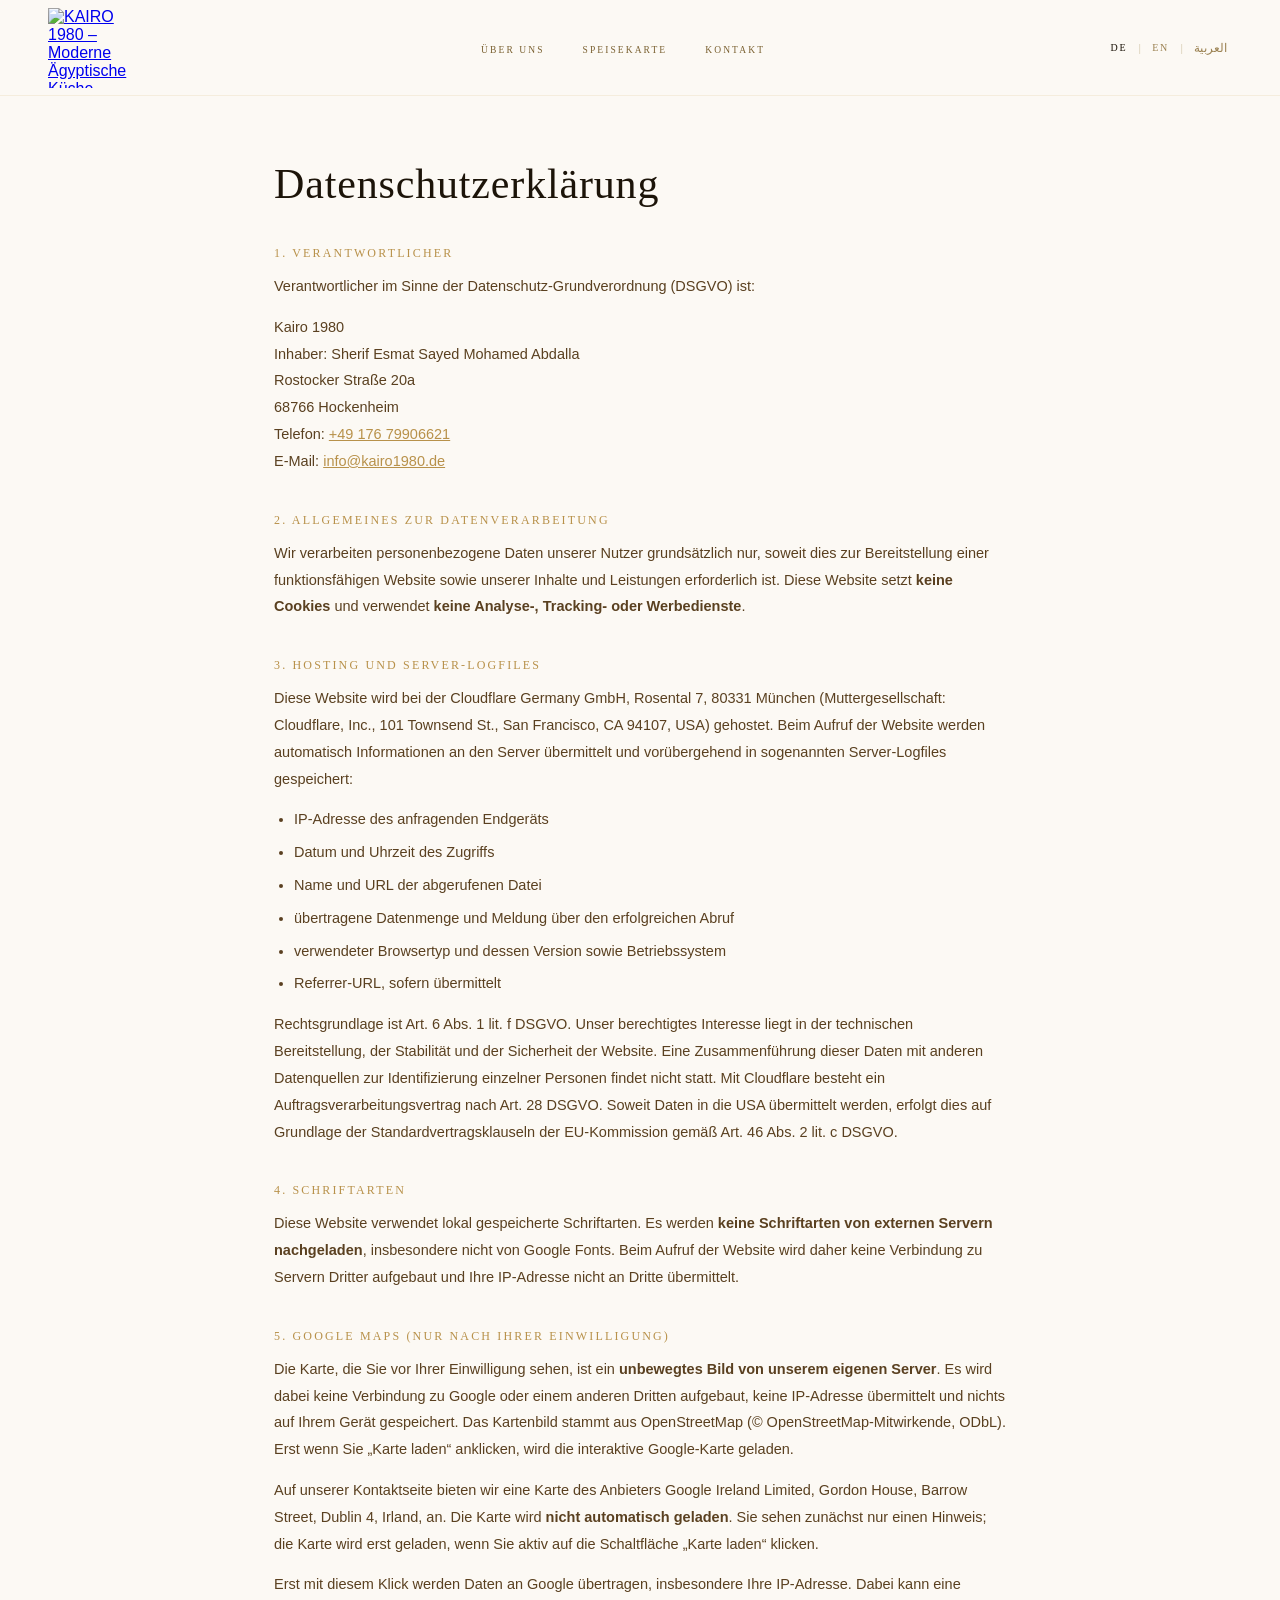
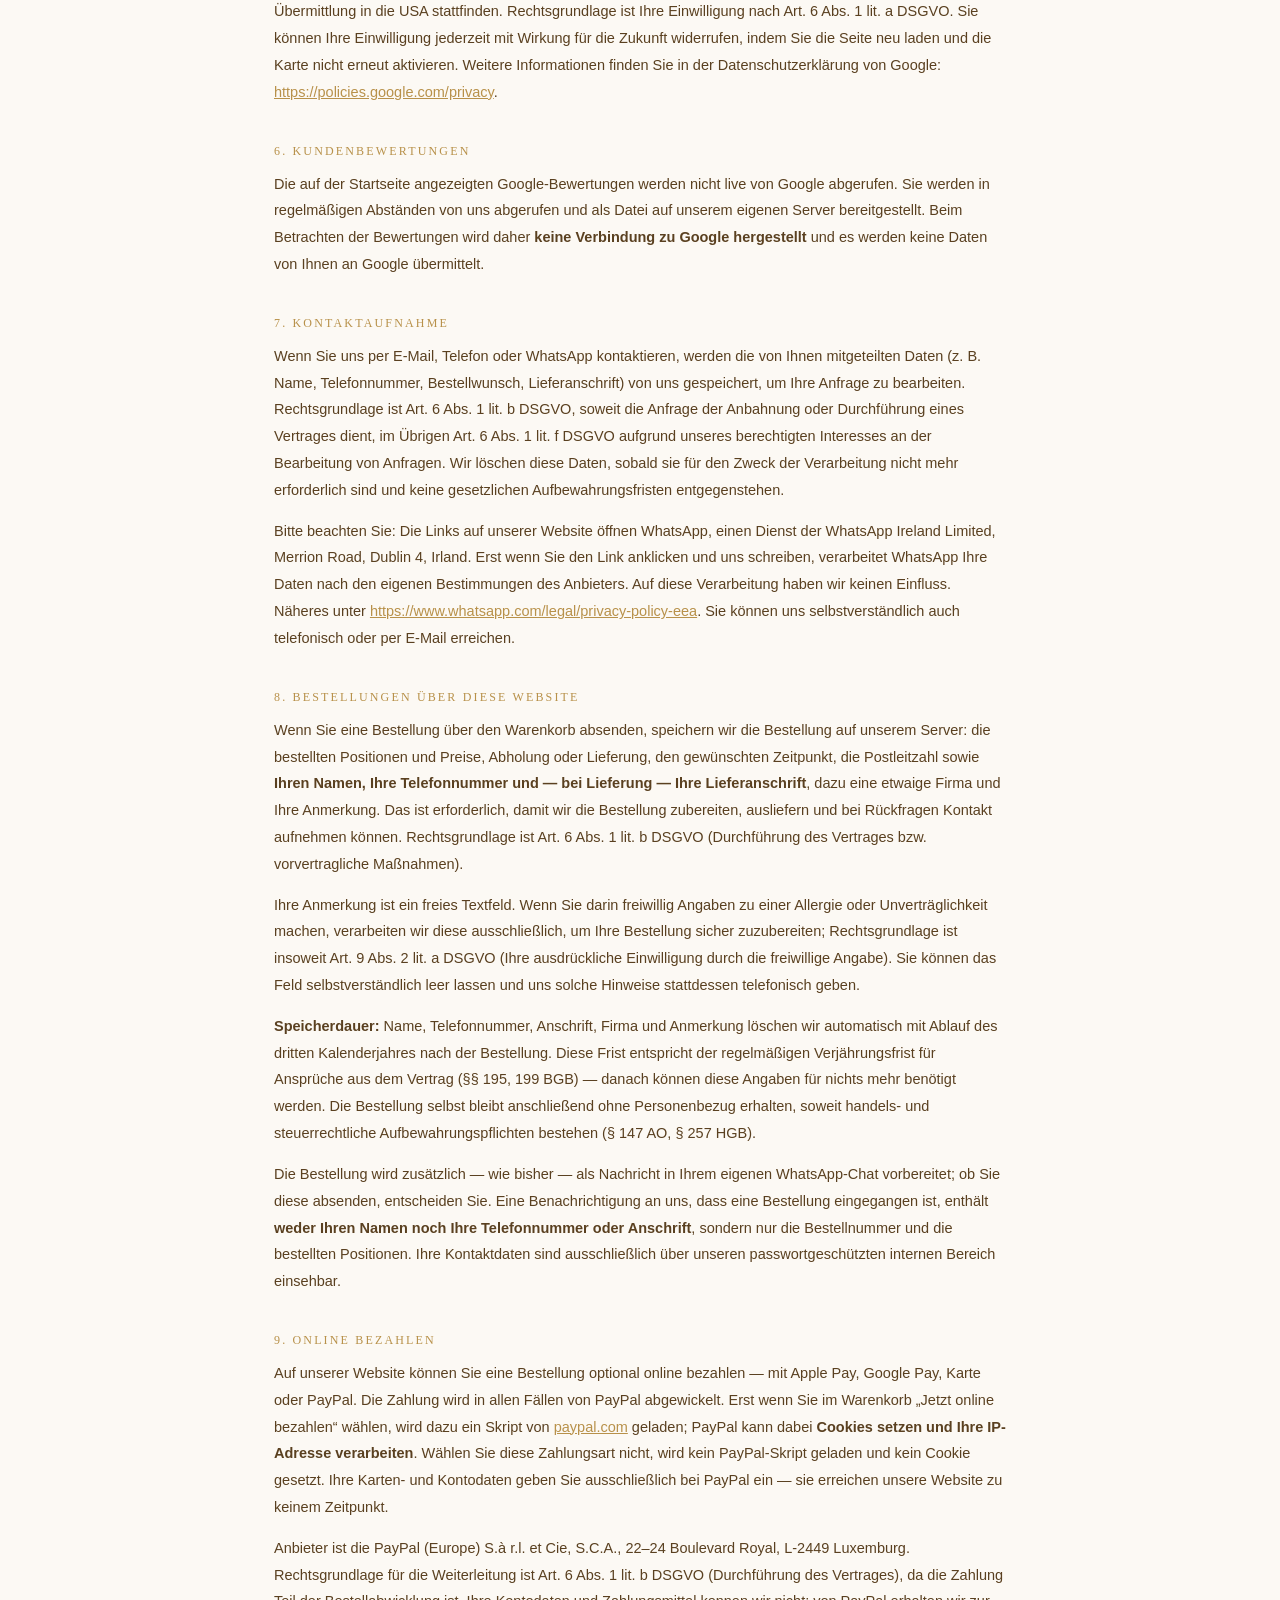
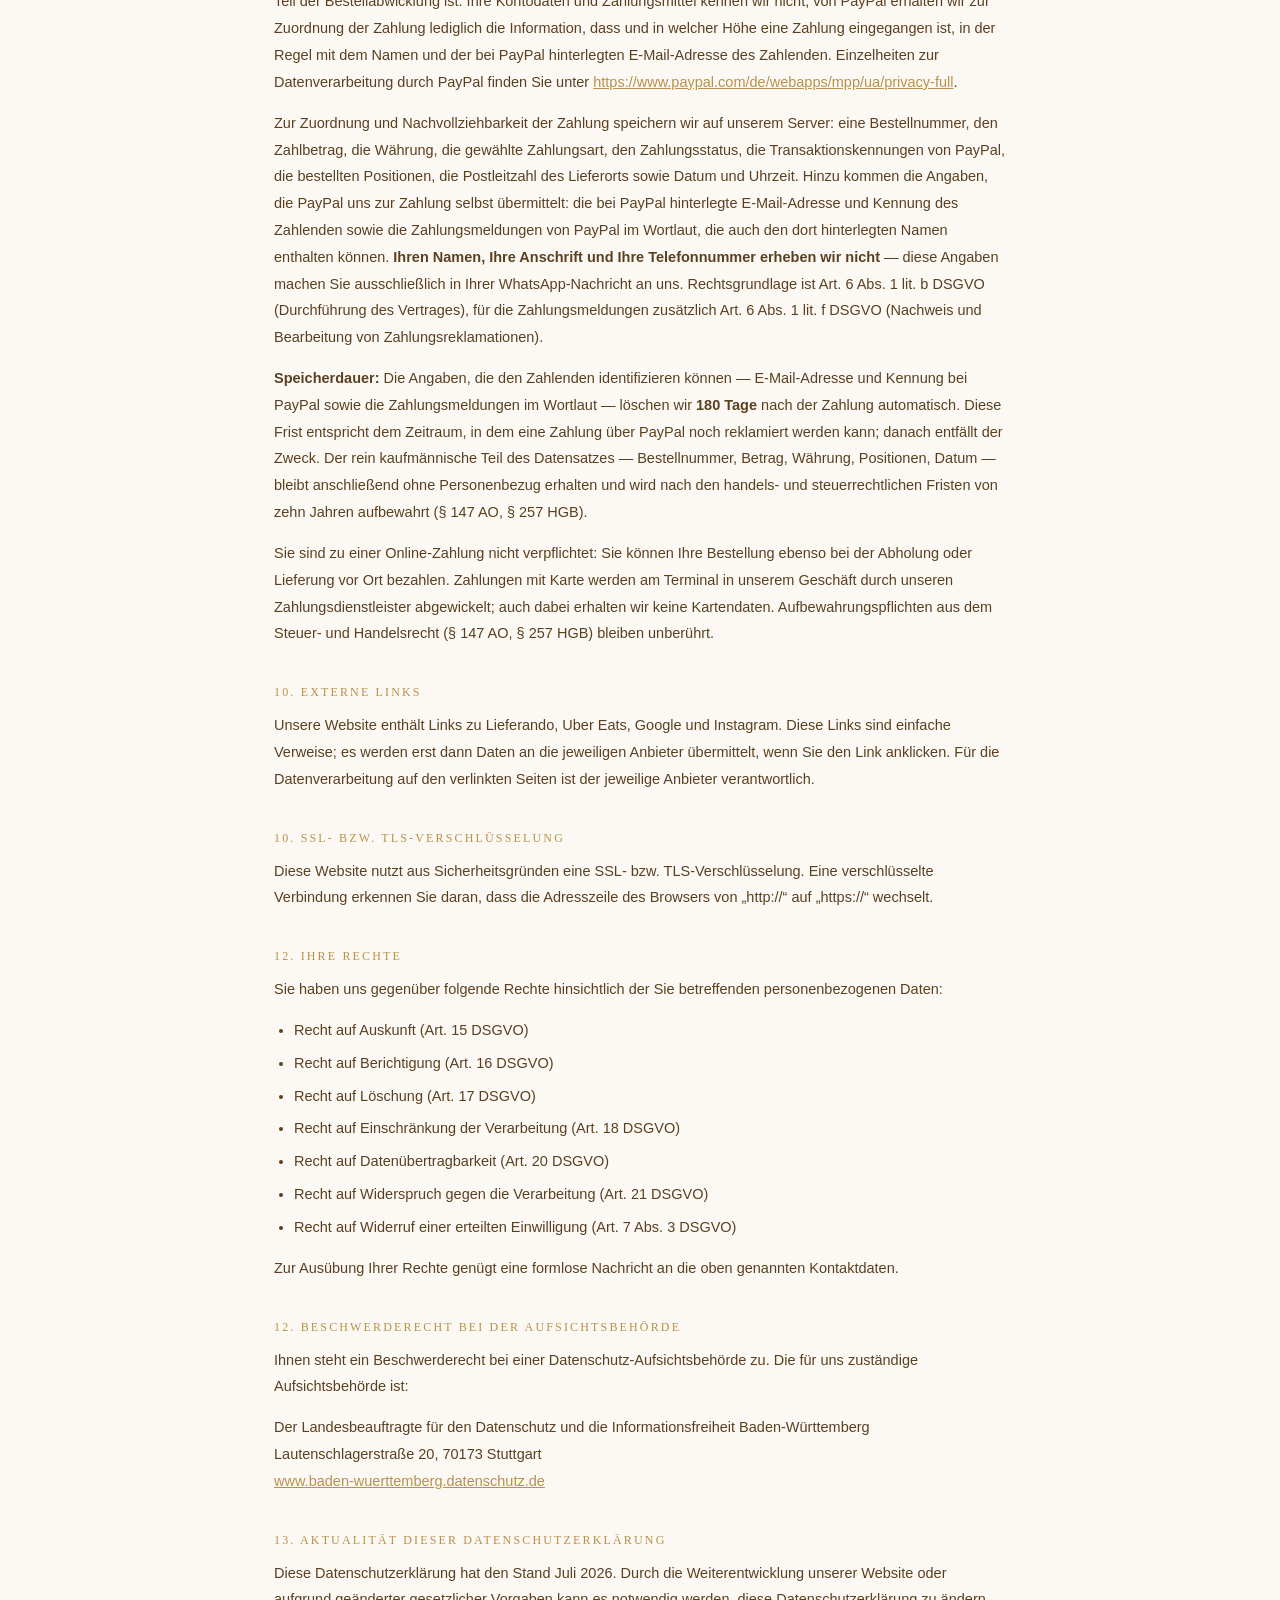
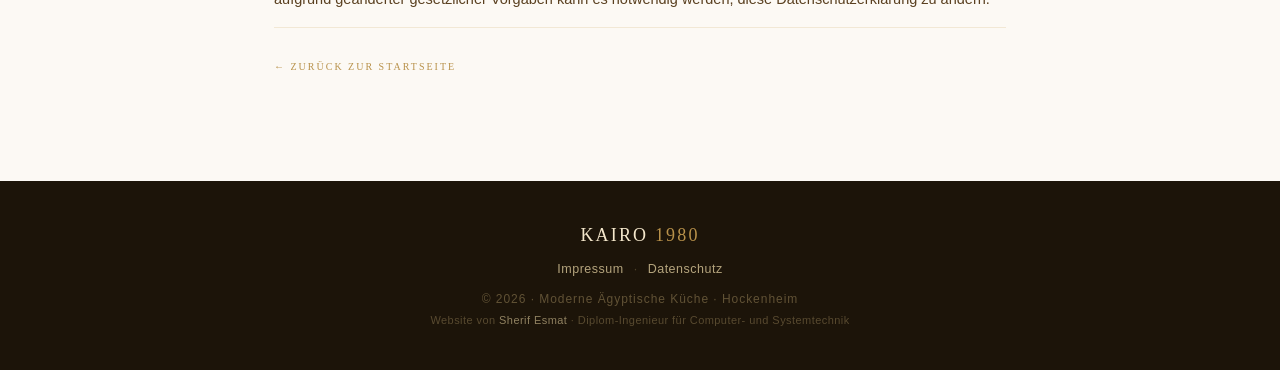
==== datenschutz.html @ c2b7210f "Name the owner's engineering degree, and link to LinkedIn In the Impressum under the owner, and as a" ====
<!DOCTYPE html>
<html lang="de">
<head>
<meta charset="UTF-8">
<meta name="viewport" content="width=device-width, initial-scale=1.0">
<title class="t" data-de="Datenschutzerklärung | KAIRO 1980" data-en="Privacy policy | KAIRO 1980" data-ar="سياسة الخصوصية | KAIRO 1980">Datenschutzerklärung | KAIRO 1980</title>
<meta name="description" class="t" data-t="content" data-de="Datenschutzerklärung nach DSGVO für die Website von KAIRO 1980, Hockenheim." data-en="Privacy policy under the GDPR for the website of KAIRO 1980, Hockenheim." data-ar="سياسة الخصوصية طبقاً للائحة العامة لحماية البيانات (DSGVO) لموقع KAIRO 1980، هوكنهايم." content="Datenschutzerklärung nach DSGVO für die Website von KAIRO 1980, Hockenheim.">
<meta name="robots" content="index, follow">
<!-- lang.js appends ?lang= to this href for the non-German readings, so the
     canonical always names this page and never the homepage. -->
<link rel="canonical" href="https://kairo1980.de/datenschutz">
<link rel="alternate" hreflang="de" href="https://kairo1980.de/datenschutz">
<link rel="alternate" hreflang="en" href="https://kairo1980.de/datenschutz?lang=en">
<link rel="alternate" hreflang="ar" href="https://kairo1980.de/datenschutz?lang=ar">
<link rel="alternate" hreflang="x-default" href="https://kairo1980.de/datenschutz">
<!-- German is the binding version of this text, so the shared card names the
     German page whatever language it is read in. No image: a privacy policy
     shared with a photograph of dinner attached reads as an advertisement. -->
<meta property="og:type" content="website">
<meta property="og:title" class="t" data-t="content" data-de="Datenschutzerklärung | KAIRO 1980" data-en="Privacy policy | KAIRO 1980" data-ar="سياسة الخصوصية | KAIRO 1980" content="Datenschutzerklärung | KAIRO 1980">
<meta property="og:description" class="t" data-t="content" data-de="Datenschutzerklärung nach DSGVO für die Website von KAIRO 1980, Hockenheim." data-en="Privacy policy under the GDPR for the website of KAIRO 1980, Hockenheim." data-ar="سياسة الخصوصية طبقاً للائحة العامة لحماية البيانات (DSGVO) لموقع KAIRO 1980، هوكنهايم." content="Datenschutzerklärung nach DSGVO für die Website von KAIRO 1980, Hockenheim.">
<meta property="og:url" content="https://kairo1980.de/datenschutz">
<meta property="og:locale" class="t" data-t="content" data-de="de_DE" data-en="en_GB" data-ar="ar_EG" content="de_DE">
<meta property="og:site_name" content="KAIRO 1980">
<meta property="og:image" content="https://kairo1980.de/images/hero.jpg">
<meta property="og:image:alt" content="KAIRO 1980">
<meta name="twitter:card" content="summary_large_image">
<link rel="icon" type="image/png" sizes="32x32" href="favicon-32x32.png">
<link rel="icon" type="image/png" sizes="16x16" href="favicon-16x16.png">
<link rel="apple-touch-icon" href="apple-touch-icon.png">
<link rel="stylesheet" href="fonts/fonts.css?v=2-arabic">
<link rel="stylesheet" href="style.css">
<script src="lang.js" defer></script>
</head>
<body>

<nav class="nav">
  <a href="/">
    <picture>
      <source srcset="images/logo-nav.webp" type="image/webp">
      <img src="images/logo-nav.png" alt="KAIRO 1980 – Moderne Ägyptische Küche Hockenheim" class="nav-logo-img t" data-t="alt" data-de="KAIRO 1980 – Moderne Ägyptische Küche Hockenheim" data-en="KAIRO 1980 – Modern Egyptian Cuisine Hockenheim" data-ar="KAIRO 1980 – مطبخ مصري عصري في هوكنهايم" width="240" height="207">
    </picture>
  </a>
  <ul class="nav-links">
    <li><a href="/#ueber-uns" class="t" data-de="Über uns" data-en="About us" data-ar="من إحنا">Über uns</a></li>
    <li><a href="/#speisekarte" class="t" data-de="Speisekarte" data-en="Menu" data-ar="المنيو">Speisekarte</a></li>
    <li><a href="/#kontakt" class="t" data-de="Kontakt" data-en="Contact" data-ar="تواصل معانا">Kontakt</a></li>
  </ul>
  <div class="nav-right">
    <div class="lang-switcher" role="group" aria-label="Sprache / Language / اللغة">
      <button class="lang-btn active" data-action="lang" data-lang="de" lang="de">DE</button>
      <span class="lang-sep" aria-hidden="true">|</span>
      <button class="lang-btn" data-action="lang" data-lang="en" lang="en">EN</button>
      <span class="lang-sep" aria-hidden="true">|</span>
      <button class="lang-btn is-ar" data-action="lang" data-lang="ar" lang="ar">العربية</button>
    </div>
  </div>
</nav>

<main class="legal">
  <h1 class="legal-title t" data-de="Datenschutzerklärung" data-en="Privacy policy" data-ar="سياسة الخصوصية">Datenschutzerklärung</h1>
  <p class="legal-note t" data-de="" data-en="This is a courtesy translation. The legally binding version of this page is the German one." data-ar="دي ترجمة للتسهيل بس. النسخة الملزِمة قانوناً للصفحة دي هي النسخة الألمانية."></p>

  <h2 class="t" data-t="html" data-de="1. Verantwortlicher" data-en="1. Controller" data-ar="1. المسؤول عن المعالجة">1. Verantwortlicher</h2>
  <p class="t" data-t="html" data-de="Verantwortlicher im Sinne der Datenschutz-Grundverordnung (DSGVO) ist:" data-en="The controller within the meaning of the General Data Protection Regulation (GDPR) is:" data-ar="المسؤول عن المعالجة بالمعنى الوارد في اللائحة العامة لحماية البيانات (DSGVO) هو:">
    Verantwortlicher im Sinne der Datenschutz-Grundverordnung (DSGVO) ist:
  </p>
  <p class="t" data-t="html" data-de="Kairo 1980&lt;br&gt; Inhaber: Sherif Esmat Sayed Mohamed Abdalla&lt;br&gt; Rostocker Straße 20a&lt;br&gt; 68766 Hockenheim&lt;br&gt; Telefon: &lt;a href=&quot;tel:+4917679906621&quot;&gt;+49 176 79906621&lt;/a&gt;&lt;br&gt; E-Mail: &lt;a href=&quot;mailto:info@kairo1980.de&quot;&gt;info@kairo1980.de&lt;/a&gt;" data-en="Kairo 1980&lt;br&gt; Owner: Sherif Esmat Sayed Mohamed Abdalla&lt;br&gt; Rostocker Straße 20a&lt;br&gt; 68766 Hockenheim&lt;br&gt; Phone: &lt;a href=&quot;tel:+4917679906621&quot;&gt;+49 176 79906621&lt;/a&gt;&lt;br&gt; E-mail: &lt;a href=&quot;mailto:info@kairo1980.de&quot;&gt;info@kairo1980.de&lt;/a&gt;" data-ar="&lt;bdi&gt;Kairo 1980&lt;/bdi&gt;&lt;br&gt; المالك: &lt;bdi&gt;Sherif Esmat Sayed Mohamed Abdalla&lt;/bdi&gt;&lt;br&gt; &lt;bdi&gt;Rostocker Straße 20a&lt;/bdi&gt;&lt;br&gt; &lt;bdi&gt;68766 Hockenheim&lt;/bdi&gt;&lt;br&gt; التليفون: &lt;a href=&quot;tel:+4917679906621&quot;&gt;+49 176 79906621&lt;/a&gt;&lt;br&gt; البريد الإلكتروني: &lt;a href=&quot;mailto:info@kairo1980.de&quot;&gt;info@kairo1980.de&lt;/a&gt;">
    Kairo 1980<br>
    Inhaber: Sherif Esmat Sayed Mohamed Abdalla<br>
    Rostocker Straße 20a<br>
    68766 Hockenheim<br>
    Telefon: <a href="tel:+4917679906621">+49 176 79906621</a><br>
    E-Mail: <a href="mailto:info@kairo1980.de">info@kairo1980.de</a>
  </p>

  <h2 class="t" data-t="html" data-de="2. Allgemeines zur Datenverarbeitung" data-en="2. General information on data processing" data-ar="2. معلومات عامة عن معالجة البيانات">2. Allgemeines zur Datenverarbeitung</h2>
  <p class="t" data-t="html" data-de="Wir verarbeiten personenbezogene Daten unserer Nutzer grundsätzlich nur, soweit dies zur Bereitstellung einer funktionsfähigen Website sowie unserer Inhalte und Leistungen erforderlich ist. Diese Website setzt &lt;strong&gt;keine Cookies&lt;/strong&gt; und verwendet &lt;strong&gt;keine Analyse-, Tracking- oder Werbedienste&lt;/strong&gt;." data-en="We process our users&#39; personal data only to the extent necessary to provide a functioning website together with our content and services. This website sets &lt;strong&gt;no cookies&lt;/strong&gt; and uses &lt;strong&gt;no analytics, tracking or advertising services&lt;/strong&gt;." data-ar="إحنا بنعالج البيانات الشخصية للمستخدمين في الحدود اللازمة بس لتشغيل الموقع وتقديم المحتوى والخدمات بتاعتنا. الموقع ده &lt;strong&gt;مش بيستخدم كوكيز&lt;/strong&gt; و&lt;strong&gt;مش بيستخدم أي خدمات تحليل أو تتبّع أو إعلانات&lt;/strong&gt;.">
    Wir verarbeiten personenbezogene Daten unserer Nutzer grundsätzlich nur,
    soweit dies zur Bereitstellung einer funktionsfähigen Website sowie unserer
    Inhalte und Leistungen erforderlich ist. Diese Website setzt <strong>keine
    Cookies</strong> und verwendet <strong>keine Analyse-, Tracking- oder
    Werbedienste</strong>.
  </p>

  <h2 class="t" data-t="html" data-de="3. Hosting und Server-Logfiles" data-en="3. Hosting and server log files" data-ar="3. الاستضافة وسجلات الخادم">3. Hosting und Server-Logfiles</h2>
  <p class="t" data-t="html" data-de="Diese Website wird bei der Cloudflare Germany GmbH, Rosental 7, 80331 München (Muttergesellschaft: Cloudflare, Inc., 101 Townsend St., San Francisco, CA 94107, USA) gehostet. Beim Aufruf der Website werden automatisch Informationen an den Server übermittelt und vorübergehend in sogenannten Server-Logfiles gespeichert:" data-en="This website is hosted by Cloudflare Germany GmbH, Rosental 7, 80331 Munich (parent company: Cloudflare, Inc., 101 Townsend St., San Francisco, CA 94107, USA). When the website is accessed, information is automatically transmitted to the server and stored temporarily in what are known as server log files:" data-ar="الموقع ده مستضاف عند Cloudflare Germany GmbH, Rosental 7, 80331 München (الشركة الأم: Cloudflare, Inc., 101 Townsend St., San Francisco, CA 94107, USA). أول ما تفتح الموقع بتتبعت معلومات تلقائياً للخادم وبتتخزن مؤقتاً فيما يعرف بسجلات الخادم:">
    Diese Website wird bei der Cloudflare Germany GmbH, Rosental 7, 80331
    München (Muttergesellschaft: Cloudflare, Inc., 101 Townsend St., San
    Francisco, CA 94107, USA) gehostet. Beim Aufruf der Website werden
    automatisch Informationen an den Server übermittelt und vorübergehend in
    sogenannten Server-Logfiles gespeichert:
  </p>
  <ul>
    <li class="t" data-t="html" data-de="IP-Adresse des anfragenden Endgeräts" data-en="IP address of the requesting device" data-ar="عنوان الـ IP للجهاز الطالب">IP-Adresse des anfragenden Endgeräts</li>
    <li class="t" data-t="html" data-de="Datum und Uhrzeit des Zugriffs" data-en="Date and time of access" data-ar="تاريخ ووقت الدخول">Datum und Uhrzeit des Zugriffs</li>
    <li class="t" data-t="html" data-de="Name und URL der abgerufenen Datei" data-en="Name and URL of the retrieved file" data-ar="اسم ورابط الملف اللي اتفتح">Name und URL der abgerufenen Datei</li>
    <li class="t" data-t="html" data-de="übertragene Datenmenge und Meldung über den erfolgreichen Abruf" data-en="Volume of data transferred and notification of successful retrieval" data-ar="حجم البيانات المنقولة وإشعار نجاح الطلب">übertragene Datenmenge und Meldung über den erfolgreichen Abruf</li>
    <li class="t" data-t="html" data-de="verwendeter Browsertyp und dessen Version sowie Betriebssystem" data-en="Browser type and version used, and the operating system" data-ar="نوع المتصفح وإصداره ونظام التشغيل">verwendeter Browsertyp und dessen Version sowie Betriebssystem</li>
    <li class="t" data-t="html" data-de="Referrer-URL, sofern übermittelt" data-en="Referrer URL, where transmitted" data-ar="الرابط المُحيل، لو اتبعت">Referrer-URL, sofern übermittelt</li>
  </ul>
  <p class="t" data-t="html" data-de="Rechtsgrundlage ist Art. 6 Abs. 1 lit. f DSGVO. Unser berechtigtes Interesse liegt in der technischen Bereitstellung, der Stabilität und der Sicherheit der Website. Eine Zusammenführung dieser Daten mit anderen Datenquellen zur Identifizierung einzelner Personen findet nicht statt. Mit Cloudflare besteht ein Auftragsverarbeitungsvertrag nach Art. 28 DSGVO. Soweit Daten in die USA übermittelt werden, erfolgt dies auf Grundlage der Standardvertragsklauseln der EU-Kommission gemäß Art. 46 Abs. 2 lit. c DSGVO." data-en="The legal basis is Art. 6 (1) (f) GDPR. Our legitimate interest lies in the technical provision, the stability and the security of the website. This data is not combined with other data sources to identify individual persons. A data processing agreement pursuant to Art. 28 GDPR is in place with Cloudflare. Where data is transferred to the USA, this takes place on the basis of the European Commission&#39;s standard contractual clauses pursuant to Art. 46 (2) (c) GDPR." data-ar="الأساس القانوني هو المادة 6 فقرة 1 (و) DSGVO. ومصلحتنا المشروعة هي تشغيل الموقع تقنياً واستقراره وأمانه. البيانات دي مش بتتجمع مع مصادر تانية للتعرف على أشخاص بعينهم. وفيه اتفاقية معالجة بيانات طبقاً للمادة 28 DSGVO مع Cloudflare. ولو اتنقلت بيانات للولايات المتحدة، بيتم ده على أساس الشروط التعاقدية النموذجية للمفوضية الأوروبية طبقاً للمادة 46 فقرة 2 (ج) DSGVO.">
    Rechtsgrundlage ist Art. 6 Abs. 1 lit. f DSGVO. Unser berechtigtes Interesse
    liegt in der technischen Bereitstellung, der Stabilität und der Sicherheit
    der Website. Eine Zusammenführung dieser Daten mit anderen Datenquellen zur
    Identifizierung einzelner Personen findet nicht statt. Mit Cloudflare
    besteht ein Auftragsverarbeitungsvertrag nach Art. 28 DSGVO. Soweit Daten in
    die USA übermittelt werden, erfolgt dies auf Grundlage der
    Standardvertragsklauseln der EU-Kommission gemäß Art. 46 Abs. 2 lit. c DSGVO.
  </p>

  <h2 class="t" data-t="html" data-de="4. Schriftarten" data-en="4. Fonts" data-ar="4. الخطوط">4. Schriftarten</h2>
  <p class="t" data-t="html" data-de="Diese Website verwendet lokal gespeicherte Schriftarten. Es werden &lt;strong&gt;keine Schriftarten von externen Servern nachgeladen&lt;/strong&gt;, insbesondere nicht von Google Fonts. Beim Aufruf der Website wird daher keine Verbindung zu Servern Dritter aufgebaut und Ihre IP-Adresse nicht an Dritte übermittelt." data-en="This website uses locally stored fonts. &lt;strong&gt;No fonts are loaded from external servers&lt;/strong&gt;, in particular not from Google Fonts. When the website is accessed, no connection to third-party servers is established and your IP address is not transmitted to third parties." data-ar="الموقع ده بيستخدم خطوط متخزنة عندنا محلياً. &lt;strong&gt;مفيش أي خطوط بتتحمّل من خوادم خارجية&lt;/strong&gt;، وبالذات مش من Google Fonts. يعني أول ما تفتح الموقع مفيش أي اتصال بخوادم أطراف تانية، وعنوان الـ IP بتاعك مش بيتبعت لحد.">
    Diese Website verwendet lokal gespeicherte Schriftarten. Es werden
    <strong>keine Schriftarten von externen Servern nachgeladen</strong>,
    insbesondere nicht von Google Fonts. Beim Aufruf der Website wird daher
    keine Verbindung zu Servern Dritter aufgebaut und Ihre IP-Adresse nicht an
    Dritte übermittelt.
  </p>

  <h2 class="t" data-t="html" data-de="5. Google Maps (nur nach Ihrer Einwilligung)" data-en="5. Google Maps (only with your consent)" data-ar="5. خرائط Google (بموافقتك بس)">5. Google Maps (nur nach Ihrer Einwilligung)</h2>
  <p class="t" data-t="html" data-de="Die Karte, die Sie vor Ihrer Einwilligung sehen, ist ein &lt;strong&gt;unbewegtes Bild von unserem eigenen Server&lt;/strong&gt;. Es wird dabei keine Verbindung zu Google oder einem anderen Dritten aufgebaut, keine IP-Adresse übermittelt und nichts auf Ihrem Gerät gespeichert. Das Kartenbild stammt aus OpenStreetMap (© OpenStreetMap-Mitwirkende, ODbL). Erst wenn Sie „Karte laden“ anklicken, wird die interaktive Google-Karte geladen." data-en="The map you see before consenting is a &lt;strong&gt;still image from our own server&lt;/strong&gt;. No connection to Google or any other third party is made, no IP address is transmitted and nothing is stored on your device. The map image comes from OpenStreetMap (© OpenStreetMap contributors, ODbL). Only when you click “Load map” is the interactive Google map loaded." data-ar="الخريطة اللي بتشوفها قبل موافقتك هي &lt;strong&gt;صورة ثابتة من السيرفر بتاعنا&lt;/strong&gt;. مفيش أي اتصال بـ Google ولا بأي طرف تالت، ومفيش عنوان IP بيتبعت، ومفيش حاجة بتتخزّن على جهازك. وصورة الخريطة من OpenStreetMap (© المساهمين في OpenStreetMap، ODbL). وأول ما تدوس «حمّل الخريطة» بتتحمّل خريطة Google التفاعلية.">
    Die Karte, die Sie vor Ihrer Einwilligung sehen, ist ein <strong>unbewegtes Bild von unserem eigenen Server</strong>. Es wird dabei keine Verbindung zu Google oder einem anderen Dritten aufgebaut, keine IP-Adresse übermittelt und nichts auf Ihrem Gerät gespeichert. Das Kartenbild stammt aus OpenStreetMap (© OpenStreetMap-Mitwirkende, ODbL). Erst wenn Sie „Karte laden“ anklicken, wird die interaktive Google-Karte geladen.
  </p>
  <p class="t" data-t="html" data-de="Auf unserer Kontaktseite bieten wir eine Karte des Anbieters Google Ireland Limited, Gordon House, Barrow Street, Dublin 4, Irland, an. Die Karte wird &lt;strong&gt;nicht automatisch geladen&lt;/strong&gt;. Sie sehen zunächst nur einen Hinweis; die Karte wird erst geladen, wenn Sie aktiv auf die Schaltfläche „Karte laden“ klicken." data-en="In our contact section we offer a map from Google Ireland Limited, Gordon House, Barrow Street, Dublin 4, Ireland. The map is &lt;strong&gt;not loaded automatically&lt;/strong&gt;. At first you only see a notice; the map is loaded only once you actively click the &amp;quot;Karte laden&amp;quot; button." data-ar="في قسم التواصل بنوفّر خريطة من Google Ireland Limited, Gordon House, Barrow Street, Dublin 4, Ireland. الخريطة &lt;strong&gt;مش بتتحمّل تلقائياً&lt;/strong&gt;. في الأول بتشوف تنبيه بس، والخريطة مش بتتحمّل غير لما تدوس بنفسك على زر «حمّل الخريطة».">
    Auf unserer Kontaktseite bieten wir eine Karte des Anbieters Google Ireland
    Limited, Gordon House, Barrow Street, Dublin 4, Irland, an. Die Karte wird
    <strong>nicht automatisch geladen</strong>. Sie sehen zunächst nur einen
    Hinweis; die Karte wird erst geladen, wenn Sie aktiv auf die Schaltfläche
    „Karte laden“ klicken.
  </p>
  <p class="t" data-t="html" data-de="Erst mit diesem Klick werden Daten an Google übertragen, insbesondere Ihre IP-Adresse. Dabei kann eine Übermittlung in die USA stattfinden. Rechtsgrundlage ist Ihre Einwilligung nach Art. 6 Abs. 1 lit. a DSGVO. Sie können Ihre Einwilligung jederzeit mit Wirkung für die Zukunft widerrufen, indem Sie die Seite neu laden und die Karte nicht erneut aktivieren. Weitere Informationen finden Sie in der Datenschutzerklärung von Google: &lt;a href=&quot;https://policies.google.com/privacy&quot; target=&quot;_blank&quot; rel=&quot;noopener&quot;&gt;https://policies.google.com/privacy&lt;/a&gt;." data-en="Only with that click is data transmitted to Google, in particular your IP address. This may involve a transfer to the USA. The legal basis is your consent pursuant to Art. 6 (1) (a) GDPR. You can withdraw your consent at any time with effect for the future by reloading the page and not activating the map again. Further information can be found in Google&#39;s privacy policy: &lt;a href=&quot;https://policies.google.com/privacy&quot; target=&quot;_blank&quot; rel=&quot;noopener&quot;&gt;https://policies.google.com/privacy&lt;/a&gt;." data-ar="بالدوسة دي بس بتتبعت بيانات لـ Google، وبالذات عنوان الـ IP بتاعك. ووارد يحصل نقل بيانات للولايات المتحدة. والأساس القانوني هو موافقتك طبقاً للمادة 6 فقرة 1 (أ) DSGVO. وتقدر تسحب موافقتك في أي وقت بأثر مستقبلي، إنك تعمل تحديث للصفحة ومتفعّلش الخريطة تاني. تفاصيل أكتر في سياسة خصوصية Google: &lt;a href=&quot;https://policies.google.com/privacy&quot; target=&quot;_blank&quot; rel=&quot;noopener&quot;&gt;https://policies.google.com/privacy&lt;/a&gt;.">
    Erst mit diesem Klick werden Daten an Google übertragen, insbesondere Ihre
    IP-Adresse. Dabei kann eine Übermittlung in die USA stattfinden.
    Rechtsgrundlage ist Ihre Einwilligung nach Art. 6 Abs. 1 lit. a DSGVO. Sie
    können Ihre Einwilligung jederzeit mit Wirkung für die Zukunft widerrufen,
    indem Sie die Seite neu laden und die Karte nicht erneut aktivieren.
    Weitere Informationen finden Sie in der Datenschutzerklärung von Google:
    <a href="https://policies.google.com/privacy" target="_blank" rel="noopener">https://policies.google.com/privacy</a>.
  </p>

  <h2 class="t" data-t="html" data-de="6. Kundenbewertungen" data-en="6. Customer reviews" data-ar="6. تقييمات العملاء">6. Kundenbewertungen</h2>
  <p class="t" data-t="html" data-de="Die auf der Startseite angezeigten Google-Bewertungen werden nicht live von Google abgerufen. Sie werden in regelmäßigen Abständen von uns abgerufen und als Datei auf unserem eigenen Server bereitgestellt. Beim Betrachten der Bewertungen wird daher &lt;strong&gt;keine Verbindung zu Google hergestellt&lt;/strong&gt; und es werden keine Daten von Ihnen an Google übermittelt." data-en="The Google reviews shown on the home page are not fetched from Google live. We retrieve them at regular intervals and serve them as a file from our own server. Viewing the reviews therefore establishes &lt;strong&gt;no connection to Google&lt;/strong&gt; and none of your data is transmitted to Google." data-ar="تقييمات Google اللي بتظهر في الصفحة الرئيسية مش بتتجاب من Google مباشرة. إحنا بنجيبها كل فترة وبنحطها كملف على الخادم بتاعنا. يعني وإنت بتشوف التقييمات &lt;strong&gt;مفيش أي اتصال بـ Google&lt;/strong&gt; ومفيش أي بيانات بتتبعتلهم.">
    Die auf der Startseite angezeigten Google-Bewertungen werden nicht live von
    Google abgerufen. Sie werden in regelmäßigen Abständen von uns abgerufen und
    als Datei auf unserem eigenen Server bereitgestellt. Beim Betrachten der
    Bewertungen wird daher <strong>keine Verbindung zu Google hergestellt</strong>
    und es werden keine Daten von Ihnen an Google übermittelt.
  </p>

  <h2 class="t" data-t="html" data-de="7. Kontaktaufnahme" data-en="7. Contacting us" data-ar="7. التواصل معانا">7. Kontaktaufnahme</h2>
  <p class="t" data-t="html" data-de="Wenn Sie uns per E-Mail, Telefon oder WhatsApp kontaktieren, werden die von Ihnen mitgeteilten Daten (z. B. Name, Telefonnummer, Bestellwunsch, Lieferanschrift) von uns gespeichert, um Ihre Anfrage zu bearbeiten. Rechtsgrundlage ist Art. 6 Abs. 1 lit. b DSGVO, soweit die Anfrage der Anbahnung oder Durchführung eines Vertrages dient, im Übrigen Art. 6 Abs. 1 lit. f DSGVO aufgrund unseres berechtigten Interesses an der Bearbeitung von Anfragen. Wir löschen diese Daten, sobald sie für den Zweck der Verarbeitung nicht mehr erforderlich sind und keine gesetzlichen Aufbewahrungsfristen entgegenstehen." data-en="If you contact us by e-mail, telephone or WhatsApp, the data you provide (e.g. name, telephone number, order request, delivery address) is stored by us in order to process your enquiry. The legal basis is Art. 6 (1) (b) GDPR where the enquiry serves the initiation or performance of a contract, and otherwise Art. 6 (1) (f) GDPR on the basis of our legitimate interest in dealing with enquiries. We delete this data as soon as it is no longer required for the purpose of processing and no statutory retention periods prevent deletion." data-ar="لما تتواصل معانا بالإيميل أو التليفون أو واتساب، البيانات اللي بتبعتها (زي الاسم ورقم التليفون وتفاصيل الطلب وعنوان التوصيل) بتتخزن عندنا عشان نقدر ننفّذ طلبك. الأساس القانوني هو المادة 6 فقرة 1 (ب) DSGVO لو التواصل بغرض تجهيز أو تنفيذ عقد، وغير كده المادة 6 فقرة 1 (و) DSGVO على أساس مصلحتنا المشروعة في الرد على الاستفسارات. وبنمسح البيانات دي أول ما تبقى مش لازمة للغرض ده وميكونش فيه مدد حفظ قانونية بتمنع المسح.">
    Wenn Sie uns per E-Mail, Telefon oder WhatsApp kontaktieren, werden die von
    Ihnen mitgeteilten Daten (z. B. Name, Telefonnummer, Bestellwunsch,
    Lieferanschrift) von uns gespeichert, um Ihre Anfrage zu bearbeiten.
    Rechtsgrundlage ist Art. 6 Abs. 1 lit. b DSGVO, soweit die Anfrage der
    Anbahnung oder Durchführung eines Vertrages dient, im Übrigen Art. 6 Abs. 1
    lit. f DSGVO aufgrund unseres berechtigten Interesses an der Bearbeitung von
    Anfragen. Wir löschen diese Daten, sobald sie für den Zweck der Verarbeitung
    nicht mehr erforderlich sind und keine gesetzlichen Aufbewahrungsfristen
    entgegenstehen.
  </p>
  <p class="t" data-t="html" data-de="Bitte beachten Sie: Die Links auf unserer Website öffnen WhatsApp, einen Dienst der WhatsApp Ireland Limited, Merrion Road, Dublin 4, Irland. Erst wenn Sie den Link anklicken und uns schreiben, verarbeitet WhatsApp Ihre Daten nach den eigenen Bestimmungen des Anbieters. Auf diese Verarbeitung haben wir keinen Einfluss. Näheres unter &lt;a href=&quot;https://www.whatsapp.com/legal/privacy-policy-eea&quot; target=&quot;_blank&quot; rel=&quot;noopener&quot;&gt;https://www.whatsapp.com/legal/privacy-policy-eea&lt;/a&gt;. Sie können uns selbstverständlich auch telefonisch oder per E-Mail erreichen." data-en="Please note: the links on our website open WhatsApp, a service of WhatsApp Ireland Limited, Merrion Road, Dublin 4, Ireland. Only when you click the link and write to us does WhatsApp process your data under its own terms. We have no influence over that processing. Further information: &lt;a href=&quot;https://www.whatsapp.com/legal/privacy-policy-eea&quot; target=&quot;_blank&quot; rel=&quot;noopener&quot;&gt;https://www.whatsapp.com/legal/privacy-policy-eea&lt;/a&gt;. You are of course also welcome to reach us by telephone or e-mail." data-ar="خد بالك: الروابط اللي في الموقع بتفتح واتساب، وهي خدمة تبع WhatsApp Ireland Limited, Merrion Road, Dublin 4, Ireland. ولما تدوس على الرابط وتكلمنا، ساعتها واتساب بيعالج بياناتك حسب شروطه هو، وإحنا ملناش أي تأثير على المعالجة دي. تفاصيل أكتر: &lt;a href=&quot;https://www.whatsapp.com/legal/privacy-policy-eea&quot; target=&quot;_blank&quot; rel=&quot;noopener&quot;&gt;https://www.whatsapp.com/legal/privacy-policy-eea&lt;/a&gt;. وطبعاً تقدر توصلنا بالتليفون أو الإيميل عادي.">
    Bitte beachten Sie: Die Links auf unserer Website öffnen WhatsApp, einen
    Dienst der WhatsApp Ireland Limited, Merrion Road, Dublin 4, Irland. Erst
    wenn Sie den Link anklicken und uns schreiben, verarbeitet WhatsApp Ihre
    Daten nach den eigenen Bestimmungen des Anbieters. Auf diese Verarbeitung
    haben wir keinen Einfluss. Näheres unter
    <a href="https://www.whatsapp.com/legal/privacy-policy-eea" target="_blank" rel="noopener">https://www.whatsapp.com/legal/privacy-policy-eea</a>.
    Sie können uns selbstverständlich auch telefonisch oder per E-Mail erreichen.
  </p>

  <h2 class="t" data-t="html" data-de="8. Bestellungen über diese Website" data-en="8. Orders placed through this website" data-ar="8. الطلبات من خلال الموقع">8. Bestellungen über diese Website</h2>
  <p class="t" data-t="html" data-de="Wenn Sie eine Bestellung über den Warenkorb absenden, speichern wir die Bestellung auf unserem Server: die bestellten Positionen und Preise, Abholung oder Lieferung, den gewünschten Zeitpunkt, die Postleitzahl sowie &lt;strong&gt;Ihren Namen, Ihre Telefonnummer und — bei Lieferung — Ihre Lieferanschrift&lt;/strong&gt;, dazu eine etwaige Firma und Ihre Anmerkung. Das ist erforderlich, damit wir die Bestellung zubereiten, ausliefern und bei Rückfragen Kontakt aufnehmen können. Rechtsgrundlage ist Art. 6 Abs. 1 lit. b DSGVO (Durchführung des Vertrages bzw. vorvertragliche Maßnahmen)." data-en="When you send an order from the basket, we store the order on our server: the items and prices, collection or delivery, the requested time, the postcode, and &lt;strong&gt;your name, your telephone number and — for a delivery — your delivery address&lt;/strong&gt;, together with any company name and any note you add. This is necessary so that we can prepare the order, deliver it, and contact you if there is a query. The legal basis is Art. 6 (1) (b) GDPR (performance of the contract and pre-contractual steps)." data-ar="لمّا تبعت طلب من السلة، بنخزّن الطلب على السيرفر بتاعنا: الأصناف والأسعار، واستلام ولّا توصيل، والموعد المطلوب، والرمز البريدي، وكمان &lt;strong&gt;اسمك ورقم تليفونك و— في حالة التوصيل — عنوان التوصيل&lt;/strong&gt;، واسم الشركة لو فيه، وأي ملاحظة تكتبها. وده لازم عشان نجهّز الطلب ونوصّله ونتواصل معاك لو فيه استفسار. والأساس القانوني هو المادة 6 فقرة 1 (ب) DSGVO (تنفيذ العقد أو الخطوات السابقة عليه).">
    Wenn Sie eine Bestellung über den Warenkorb absenden, speichern wir die Bestellung auf unserem Server: die bestellten Positionen und Preise, Abholung oder Lieferung, den gewünschten Zeitpunkt, die Postleitzahl sowie <strong>Ihren Namen, Ihre Telefonnummer und — bei Lieferung — Ihre Lieferanschrift</strong>, dazu eine etwaige Firma und Ihre Anmerkung. Das ist erforderlich, damit wir die Bestellung zubereiten, ausliefern und bei Rückfragen Kontakt aufnehmen können. Rechtsgrundlage ist Art. 6 Abs. 1 lit. b DSGVO (Durchführung des Vertrages bzw. vorvertragliche Maßnahmen).
  </p>
  <p class="t" data-t="html" data-de="Ihre Anmerkung ist ein freies Textfeld. Wenn Sie darin freiwillig Angaben zu einer Allergie oder Unverträglichkeit machen, verarbeiten wir diese ausschließlich, um Ihre Bestellung sicher zuzubereiten; Rechtsgrundlage ist insoweit Art. 9 Abs. 2 lit. a DSGVO (Ihre ausdrückliche Einwilligung durch die freiwillige Angabe). Sie können das Feld selbstverständlich leer lassen und uns solche Hinweise stattdessen telefonisch geben." data-en="The note is a free-text field. If you voluntarily mention an allergy or intolerance in it, we process that solely in order to prepare your order safely; the legal basis for this is Art. 9 (2) (a) GDPR (your explicit consent through providing it voluntarily). You are of course free to leave the field empty and tell us by telephone instead." data-ar="خانة الملاحظات نص حرّ. ولو كتبت فيها بإرادتك حاجة عن حساسية أو عدم تحمّل لصنف معيّن، بنعالج ده بس عشان نجهّز طلبك بأمان؛ والأساس القانوني هنا هو المادة 9 فقرة 2 (أ) DSGVO (موافقتك الصريحة بكتابتها). وطبعاً تقدر تسيب الخانة فاضية وتقولنا على التليفون.">
    Ihre Anmerkung ist ein freies Textfeld. Wenn Sie darin freiwillig Angaben zu einer Allergie oder Unverträglichkeit machen, verarbeiten wir diese ausschließlich, um Ihre Bestellung sicher zuzubereiten; Rechtsgrundlage ist insoweit Art. 9 Abs. 2 lit. a DSGVO (Ihre ausdrückliche Einwilligung durch die freiwillige Angabe). Sie können das Feld selbstverständlich leer lassen und uns solche Hinweise stattdessen telefonisch geben.
  </p>
  <p class="t" data-t="html" data-de="&lt;strong&gt;Speicherdauer:&lt;/strong&gt; Name, Telefonnummer, Anschrift, Firma und Anmerkung löschen wir automatisch mit Ablauf des dritten Kalenderjahres nach der Bestellung. Diese Frist entspricht der regelmäßigen Verjährungsfrist für Ansprüche aus dem Vertrag (§§ 195, 199 BGB) — danach können diese Angaben für nichts mehr benötigt werden. Die Bestellung selbst bleibt anschließend ohne Personenbezug erhalten, soweit handels- und steuerrechtliche Aufbewahrungspflichten bestehen (§ 147 AO, § 257 HGB)." data-en="&lt;strong&gt;Retention:&lt;/strong&gt; Name, telephone number, address, company and note are deleted automatically at the end of the third calendar year following the order. That period matches the regular limitation period for claims under the contract (§§ 195, 199 BGB) — after it, these details can no longer be needed for anything. The order itself then remains without any personal reference, so far as commercial and tax retention obligations apply (§ 147 AO, § 257 HGB)." data-ar="&lt;strong&gt;مدة الاحتفاظ:&lt;/strong&gt; الاسم ورقم التليفون والعنوان واسم الشركة والملاحظة بنمسحهم أوتوماتيك مع نهاية السنة الثالثة بعد الطلب. والمدة دي هي مدة التقادم العادية للمطالبات الناشئة عن العقد (§§ 195، 199 BGB) — وبعديها مفيش أي سبب للاحتفاظ بيها. والطلب نفسه بيفضل موجود من غير أي ربط بشخص، بقدر ما توجد التزامات تجارية وضريبية بالحفظ (§ 147 AO، § 257 HGB).">
    <strong>Speicherdauer:</strong> Name, Telefonnummer, Anschrift, Firma und Anmerkung löschen wir automatisch mit Ablauf des dritten Kalenderjahres nach der Bestellung. Diese Frist entspricht der regelmäßigen Verjährungsfrist für Ansprüche aus dem Vertrag (§§ 195, 199 BGB) — danach können diese Angaben für nichts mehr benötigt werden. Die Bestellung selbst bleibt anschließend ohne Personenbezug erhalten, soweit handels- und steuerrechtliche Aufbewahrungspflichten bestehen (§ 147 AO, § 257 HGB).
  </p>
  <p class="t" data-t="html" data-de="Die Bestellung wird zusätzlich — wie bisher — als Nachricht in Ihrem eigenen WhatsApp-Chat vorbereitet; ob Sie diese absenden, entscheiden Sie. Eine Benachrichtigung an uns, dass eine Bestellung eingegangen ist, enthält &lt;strong&gt;weder Ihren Namen noch Ihre Telefonnummer oder Anschrift&lt;/strong&gt;, sondern nur die Bestellnummer und die bestellten Positionen. Ihre Kontaktdaten sind ausschließlich über unseren passwortgeschützten internen Bereich einsehbar." data-en="The order is also prepared — as before — as a message in your own WhatsApp chat; whether you send it is your decision. A notification to us that an order has arrived contains &lt;strong&gt;neither your name nor your telephone number or address&lt;/strong&gt;, only the order number and the items ordered. Your contact details can be viewed solely through our password-protected internal area." data-ar="الطلب بيتجهّز كمان — زي الأول — كرسالة في شات الواتساب بتاعك، وإنت اللي تقرر تبعتها ولّا لأ. والإشعار اللي بيوصلنا إن فيه طلب &lt;strong&gt;مفيهوش اسمك ولا تليفونك ولا عنوانك&lt;/strong&gt;، ده بس رقم الطلب والأصناف. وبيانات التواصل بتاعتك مابتتشافش غير من خلال القسم الداخلي المحمي بكلمة مرور.">
    Die Bestellung wird zusätzlich — wie bisher — als Nachricht in Ihrem eigenen WhatsApp-Chat vorbereitet; ob Sie diese absenden, entscheiden Sie. Eine Benachrichtigung an uns, dass eine Bestellung eingegangen ist, enthält <strong>weder Ihren Namen noch Ihre Telefonnummer oder Anschrift</strong>, sondern nur die Bestellnummer und die bestellten Positionen. Ihre Kontaktdaten sind ausschließlich über unseren passwortgeschützten internen Bereich einsehbar.
  </p>

  <h2 class="t" data-t="html" data-de="9. Online bezahlen" data-en="9. Paying online" data-ar="9. الدفع أونلاين">9. Online bezahlen</h2>
  <p class="t" data-t="html" data-de="Auf unserer Website können Sie eine Bestellung optional online bezahlen — mit Apple Pay, Google Pay, Karte oder PayPal. Die Zahlung wird in allen Fällen von PayPal abgewickelt. Erst wenn Sie im Warenkorb „Jetzt online bezahlen“ wählen, wird dazu ein Skript von &lt;a href=&quot;https://www.paypal.com&quot; target=&quot;_blank&quot; rel=&quot;noopener&quot;&gt;paypal.com&lt;/a&gt; geladen; PayPal kann dabei &lt;strong&gt;Cookies setzen und Ihre IP-Adresse verarbeiten&lt;/strong&gt;. Wählen Sie diese Zahlungsart nicht, wird kein PayPal-Skript geladen und kein Cookie gesetzt. Ihre Karten- und Kontodaten geben Sie ausschließlich bei PayPal ein — sie erreichen unsere Website zu keinem Zeitpunkt." data-en="On our website you can optionally pay for an order online — with Apple Pay, Google Pay, card or PayPal. In every case the payment is processed by PayPal. Only when you choose “Pay online now” in the basket is a script loaded from &lt;a href=&quot;https://www.paypal.com&quot; target=&quot;_blank&quot; rel=&quot;noopener&quot;&gt;paypal.com&lt;/a&gt;; in doing so PayPal may &lt;strong&gt;set cookies and process your IP address&lt;/strong&gt;. If you do not choose this payment method, no PayPal script is loaded and no cookie is set. You enter your card and account details exclusively at PayPal — they never reach our website." data-ar="على الموقع بتاعنا تقدر تدفع طلبك أونلاين لو حبيت — بـ Apple Pay أو Google Pay أو الكارت أو PayPal. والدفع بيتم في كل الحالات عن طريق PayPal. أول ما تختار „ادفع أونلاين دلوقتي“ في السلة، بيتحمّل سكريبت من &lt;a href=&quot;https://www.paypal.com&quot; target=&quot;_blank&quot; rel=&quot;noopener&quot;&gt;paypal.com&lt;/a&gt;، وممكن PayPal &lt;strong&gt;يحط كوكيز ويعالج عنوان IP بتاعك&lt;/strong&gt;. ولو ماخترتش طريقة الدفع دي، مفيش أي سكريبت من PayPal بيتحمّل ومفيش كوكيز بتتحط. وبيانات الكارت والحساب بتدخّلها عند PayPal بس — عمرها ما بتوصل لموقعنا.">
    Auf unserer Website können Sie eine Bestellung optional online bezahlen — mit
    Apple Pay, Google Pay, Karte oder PayPal. Die Zahlung wird in allen Fällen von
    PayPal abgewickelt. Erst wenn Sie im Warenkorb „Jetzt online bezahlen“ wählen,
    wird dazu ein Skript von <a href="https://www.paypal.com" target="_blank" rel="noopener">paypal.com</a> geladen; PayPal kann dabei
    <strong>Cookies setzen und Ihre IP-Adresse verarbeiten</strong>. Wählen Sie diese
    Zahlungsart nicht, wird kein PayPal-Skript geladen und kein Cookie gesetzt. Ihre
    Karten- und Kontodaten geben Sie ausschließlich bei PayPal ein — sie erreichen
    unsere Website zu keinem Zeitpunkt.
  </p>
  <p class="t" data-t="html" data-de="Anbieter ist die PayPal (Europe) S.à r.l. et Cie, S.C.A., 22–24 Boulevard Royal, L-2449 Luxemburg. Rechtsgrundlage für die Weiterleitung ist Art. 6 Abs. 1 lit. b DSGVO (Durchführung des Vertrages), da die Zahlung Teil der Bestellabwicklung ist. Ihre Kontodaten und Zahlungsmittel kennen wir nicht; von PayPal erhalten wir zur Zuordnung der Zahlung lediglich die Information, dass und in welcher Höhe eine Zahlung eingegangen ist, in der Regel mit dem Namen und der bei PayPal hinterlegten E-Mail-Adresse des Zahlenden. Einzelheiten zur Datenverarbeitung durch PayPal finden Sie unter &lt;a href=&quot;https://www.paypal.com/de/webapps/mpp/ua/privacy-full&quot; target=&quot;_blank&quot; rel=&quot;noopener&quot;&gt;https://www.paypal.com/de/webapps/mpp/ua/privacy-full&lt;/a&gt;." data-en="The provider is PayPal (Europe) S.à r.l. et Cie, S.C.A., 22–24 Boulevard Royal, L-2449 Luxembourg. The legal basis for the redirection is Art. 6 (1) (b) GDPR (performance of the contract), since payment is part of processing the order. We do not know your account details or means of payment; from PayPal we receive, in order to allocate the payment, only the information that a payment has been received and its amount, generally together with the name and the e-mail address held at PayPal by the payer. Details of PayPal&#39;s data processing can be found at &lt;a href=&quot;https://www.paypal.com/de/webapps/mpp/ua/privacy-full&quot; target=&quot;_blank&quot; rel=&quot;noopener&quot;&gt;https://www.paypal.com/de/webapps/mpp/ua/privacy-full&lt;/a&gt;." data-ar="مقدّم الخدمة هو PayPal (Europe) S.à r.l. et Cie, S.C.A., 22–24 Boulevard Royal, L-2449 Luxembourg. والأساس القانوني للتحويل هو المادة 6 فقرة 1 (ب) DSGVO (تنفيذ العقد)، لأن الدفع جزء من تنفيذ الطلب. إحنا معندناش بيانات حسابك ولا وسيلة الدفع بتاعتك؛ واللي بيوصلنا من PayPal عشان نطابق الدفعة هو بس إن فيه دفعة وصلت وقيمتها، وغالباً مع اسم الدافع والإيميل المسجّل عنده في PayPal. تفاصيل معالجة البيانات عند PayPal على &lt;a href=&quot;https://www.paypal.com/de/webapps/mpp/ua/privacy-full&quot; target=&quot;_blank&quot; rel=&quot;noopener&quot;&gt;https://www.paypal.com/de/webapps/mpp/ua/privacy-full&lt;/a&gt;.">
    Anbieter ist die PayPal (Europe) S.à r.l. et Cie, S.C.A., 22–24 Boulevard
    Royal, L-2449 Luxemburg. Rechtsgrundlage für die Weiterleitung ist Art. 6
    Abs. 1 lit. b DSGVO (Durchführung des Vertrages), da die Zahlung Teil der
    Bestellabwicklung ist. Ihre Kontodaten und Zahlungsmittel kennen wir nicht;
    von PayPal erhalten wir zur Zuordnung der Zahlung lediglich die Information,
    dass und in welcher Höhe eine Zahlung eingegangen ist, in der Regel mit dem
    Namen und der bei PayPal hinterlegten E-Mail-Adresse des Zahlenden.
    Einzelheiten zur Datenverarbeitung durch PayPal finden Sie unter
    <a href="https://www.paypal.com/de/webapps/mpp/ua/privacy-full" target="_blank" rel="noopener">https://www.paypal.com/de/webapps/mpp/ua/privacy-full</a>.
  </p>
  <p class="t" data-t="html" data-de="Zur Zuordnung und Nachvollziehbarkeit der Zahlung speichern wir auf unserem Server: eine Bestellnummer, den Zahlbetrag, die Währung, die gewählte Zahlungsart, den Zahlungsstatus, die Transaktionskennungen von PayPal, die bestellten Positionen, die Postleitzahl des Lieferorts sowie Datum und Uhrzeit. Hinzu kommen die Angaben, die PayPal uns zur Zahlung selbst übermittelt: die bei PayPal hinterlegte E-Mail-Adresse und Kennung des Zahlenden sowie die Zahlungsmeldungen von PayPal im Wortlaut, die auch den dort hinterlegten Namen enthalten können. &lt;strong&gt;Ihren Namen, Ihre Anschrift und Ihre Telefonnummer erheben wir nicht&lt;/strong&gt; — diese Angaben machen Sie ausschließlich in Ihrer WhatsApp-Nachricht an uns. Rechtsgrundlage ist Art. 6 Abs. 1 lit. b DSGVO (Durchführung des Vertrages), für die Zahlungsmeldungen zusätzlich Art. 6 Abs. 1 lit. f DSGVO (Nachweis und Bearbeitung von Zahlungsreklamationen)." data-en="In order to allocate the payment and keep it verifiable, we store on our server: an order number, the amount, the currency, the chosen payment method, the payment status, PayPal’s transaction identifiers, the items ordered, the postcode of the delivery address, and the date and time. In addition, we store what PayPal reports to us about the payment itself: the e-mail address and identifier held at PayPal by the payer, and PayPal’s payment notifications verbatim, which may also contain the name held there. &lt;strong&gt;We do not collect your name, address or telephone number&lt;/strong&gt; — you provide those solely in your WhatsApp message to us. The legal basis is Art. 6 (1) (b) GDPR (performance of the contract), and for the payment notifications additionally Art. 6 (1) (f) GDPR (evidence and handling of payment disputes)." data-ar="عشان نقدر نطابق الدفعة ونرجعلها، بنخزّن على السيرفر بتاعنا: رقم الطلب، والمبلغ، والعملة، وطريقة الدفع، وحالة الدفع، وأرقام العملية من PayPal، والأصناف المطلوبة، والرمز البريدي لمكان التوصيل، والتاريخ والوقت. وكمان بنخزّن اللي PayPal بيبعته لنا عن الدفعة نفسها: الإيميل والمعرّف المسجّلين عند PayPal للدافع، ورسائل الدفع من PayPal بنصّها، واللي ممكن يكون فيها الاسم المسجّل هناك. &lt;strong&gt;إحنا مش بنجمع اسمك ولا عنوانك ولا تليفونك&lt;/strong&gt; — دول بتكتبهم في رسالة الواتساب بس. والأساس القانوني هو المادة 6 فقرة 1 (ب) DSGVO (تنفيذ العقد)، ولرسائل الدفع كمان المادة 6 فقرة 1 (و) DSGVO (إثبات ومعالجة اعتراضات الدفع).">
    Zur Zuordnung und Nachvollziehbarkeit der Zahlung speichern wir auf unserem Server: eine Bestellnummer, den Zahlbetrag, die Währung, die gewählte Zahlungsart, den Zahlungsstatus, die Transaktionskennungen von PayPal, die bestellten Positionen, die Postleitzahl des Lieferorts sowie Datum und Uhrzeit. Hinzu kommen die Angaben, die PayPal uns zur Zahlung selbst übermittelt: die bei PayPal hinterlegte E-Mail-Adresse und Kennung des Zahlenden sowie die Zahlungsmeldungen von PayPal im Wortlaut, die auch den dort hinterlegten Namen enthalten können. <strong>Ihren Namen, Ihre Anschrift und Ihre Telefonnummer erheben wir nicht</strong> — diese Angaben machen Sie ausschließlich in Ihrer WhatsApp-Nachricht an uns. Rechtsgrundlage ist Art. 6 Abs. 1 lit. b DSGVO (Durchführung des Vertrages), für die Zahlungsmeldungen zusätzlich Art. 6 Abs. 1 lit. f DSGVO (Nachweis und Bearbeitung von Zahlungsreklamationen).
  </p>

  <p class="t" data-t="html" data-de="&lt;strong&gt;Speicherdauer:&lt;/strong&gt; Die Angaben, die den Zahlenden identifizieren können — E-Mail-Adresse und Kennung bei PayPal sowie die Zahlungsmeldungen im Wortlaut — löschen wir &lt;strong&gt;180 Tage&lt;/strong&gt; nach der Zahlung automatisch. Diese Frist entspricht dem Zeitraum, in dem eine Zahlung über PayPal noch reklamiert werden kann; danach entfällt der Zweck. Der rein kaufmännische Teil des Datensatzes — Bestellnummer, Betrag, Währung, Positionen, Datum — bleibt anschließend ohne Personenbezug erhalten und wird nach den handels- und steuerrechtlichen Fristen von zehn Jahren aufbewahrt (§ 147 AO, § 257 HGB)." data-en="&lt;strong&gt;Retention:&lt;/strong&gt; The details that can identify the payer — the e-mail address and identifier held at PayPal, and the payment notifications verbatim — are deleted automatically &lt;strong&gt;180 days&lt;/strong&gt; after the payment. That period matches the window in which a PayPal payment can still be disputed; after it, the purpose no longer applies. The purely commercial part of the record — order number, amount, currency, items, date — then remains without any personal reference and is kept for the ten-year commercial and tax law periods (§ 147 AO, § 257 HGB)." data-ar="&lt;strong&gt;مدة الاحتفاظ:&lt;/strong&gt; البيانات اللي ممكن تدلّ على الدافع — الإيميل والمعرّف عند PayPal ورسائل الدفع بنصّها — بنمسحها أوتوماتيك بعد &lt;strong&gt;180 يوم&lt;/strong&gt; من الدفع. والمدة دي هي نفس الفترة اللي ممكن يتقدّم فيها اعتراض على الدفعة عند PayPal؛ وبعديها بيبقى مفيش سبب للاحتفاظ بيها. والجزء المحاسبي بس — رقم الطلب والمبلغ والعملة والأصناف والتاريخ — بيفضل موجود من غير أي ربط بشخص، وبيتحفظ عشر سنين حسب المدد التجارية والضريبية (§ 147 AO، § 257 HGB).">
    <strong>Speicherdauer:</strong> Die Angaben, die den Zahlenden identifizieren können — E-Mail-Adresse und Kennung bei PayPal sowie die Zahlungsmeldungen im Wortlaut — löschen wir <strong>180 Tage</strong> nach der Zahlung automatisch. Diese Frist entspricht dem Zeitraum, in dem eine Zahlung über PayPal noch reklamiert werden kann; danach entfällt der Zweck. Der rein kaufmännische Teil des Datensatzes — Bestellnummer, Betrag, Währung, Positionen, Datum — bleibt anschließend ohne Personenbezug erhalten und wird nach den handels- und steuerrechtlichen Fristen von zehn Jahren aufbewahrt (§ 147 AO, § 257 HGB).
  </p>
  <p class="t" data-t="html" data-de="Sie sind zu einer Online-Zahlung nicht verpflichtet: Sie können Ihre Bestellung ebenso bei der Abholung oder Lieferung vor Ort bezahlen. Zahlungen mit Karte werden am Terminal in unserem Geschäft durch unseren Zahlungsdienstleister abgewickelt; auch dabei erhalten wir keine Kartendaten. Aufbewahrungspflichten aus dem Steuer- und Handelsrecht (§ 147 AO, § 257 HGB) bleiben unberührt." data-en="You are under no obligation to pay online: you can equally pay for your order in person on collection or delivery. Card payments are handled at the terminal in our shop by our payment service provider; there too we receive no card data. Retention obligations under tax and commercial law (§ 147 AO, § 257 HGB) remain unaffected." data-ar="إنت مش ملزم تدفع أونلاين: تقدر تدفع طلبك عادي عند الاستلام أو التوصيل. والدفع بالكارت بيتم على الماكينة في المحل عن طريق مقدّم خدمة الدفع بتاعنا، وبرضه إحنا مش بيوصلنا أي بيانات كارت. والالتزامات القانونية بحفظ المستندات في القانون الضريبي والتجاري (§ 147 AO، § 257 HGB) بتفضل قائمة.">
    Sie sind zu einer Online-Zahlung nicht verpflichtet: Sie können Ihre
    Bestellung ebenso bei der Abholung oder Lieferung vor Ort bezahlen. Zahlungen
    mit Karte werden am Terminal in unserem Geschäft durch unseren
    Zahlungsdienstleister abgewickelt; auch dabei erhalten wir keine
    Kartendaten. Aufbewahrungspflichten aus dem Steuer- und Handelsrecht (§ 147
    AO, § 257 HGB) bleiben unberührt.
  </p>

  <h2 class="t" data-t="html" data-de="10. Externe Links" data-en="10. External links" data-ar="10. الروابط الخارجية">10. Externe Links</h2>
  <p class="t" data-t="html" data-de="Unsere Website enthält Links zu Lieferando, Uber Eats, Google und Instagram. Diese Links sind einfache Verweise; es werden erst dann Daten an die jeweiligen Anbieter übermittelt, wenn Sie den Link anklicken. Für die Datenverarbeitung auf den verlinkten Seiten ist der jeweilige Anbieter verantwortlich." data-en="Our website contains links to Lieferando, Uber Eats, Google and Instagram. These links are simple references; data is transmitted to the respective providers only once you click the link. The respective provider is responsible for the data processing on the linked pages." data-ar="الموقع بتاعنا فيه روابط لـ Lieferando و Uber Eats و Google و Instagram. الروابط دي مجرد إحالات؛ والبيانات مش بتتبعت للجهات دي غير لما تدوس على الرابط. والمسؤول عن معالجة البيانات على الصفحات دي هو صاحبها.">
    Unsere Website enthält Links zu Lieferando, Uber Eats, Google und Instagram.
    Diese Links sind einfache Verweise; es werden erst dann Daten an die
    jeweiligen Anbieter übermittelt, wenn Sie den Link anklicken. Für die
    Datenverarbeitung auf den verlinkten Seiten ist der jeweilige Anbieter
    verantwortlich.
  </p>

  <h2 class="t" data-t="html" data-de="11. SSL- bzw. TLS-Verschlüsselung" data-en="11. SSL / TLS encryption" data-ar="11. تشفير SSL / TLS">10. SSL- bzw. TLS-Verschlüsselung</h2>
  <p class="t" data-t="html" data-de="Diese Website nutzt aus Sicherheitsgründen eine SSL- bzw. TLS-Verschlüsselung. Eine verschlüsselte Verbindung erkennen Sie daran, dass die Adresszeile des Browsers von „http://“ auf „https://“ wechselt." data-en="For security reasons this website uses SSL or TLS encryption. You can recognise an encrypted connection by the browser address bar changing from &amp;quot;http://&amp;quot; to &amp;quot;https://&amp;quot;." data-ar="الموقع ده بيستخدم تشفير SSL أو TLS لأسباب أمنية. وتعرف إن الاتصال مشفّر لما شريط العنوان في المتصفح يتغيّر من «http://‎» لـ «https://‎».">
    Diese Website nutzt aus Sicherheitsgründen eine SSL- bzw.
    TLS-Verschlüsselung. Eine verschlüsselte Verbindung erkennen Sie daran, dass
    die Adresszeile des Browsers von „http://“ auf „https://“ wechselt.
  </p>

  <h2 class="t" data-t="html" data-de="12. Ihre Rechte" data-en="12. Your rights" data-ar="12. حقوقك">12. Ihre Rechte</h2>
  <p class="t" data-t="html" data-de="Sie haben uns gegenüber folgende Rechte hinsichtlich der Sie betreffenden personenbezogenen Daten:" data-en="You have the following rights in relation to your personal data:" data-ar="ليك الحقوق دي عندنا فيما يخص بياناتك الشخصية:">Sie haben uns gegenüber folgende Rechte hinsichtlich der Sie betreffenden personenbezogenen Daten:</p>
  <ul>
    <li class="t" data-t="html" data-de="Recht auf Auskunft (Art. 15 DSGVO)" data-en="Right of access (Art. 15 GDPR)" data-ar="حق الاطلاع (المادة 15 DSGVO)">Recht auf Auskunft (Art. 15 DSGVO)</li>
    <li class="t" data-t="html" data-de="Recht auf Berichtigung (Art. 16 DSGVO)" data-en="Right to rectification (Art. 16 GDPR)" data-ar="حق التصحيح (المادة 16 DSGVO)">Recht auf Berichtigung (Art. 16 DSGVO)</li>
    <li class="t" data-t="html" data-de="Recht auf Löschung (Art. 17 DSGVO)" data-en="Right to erasure (Art. 17 GDPR)" data-ar="حق المحو (المادة 17 DSGVO)">Recht auf Löschung (Art. 17 DSGVO)</li>
    <li class="t" data-t="html" data-de="Recht auf Einschränkung der Verarbeitung (Art. 18 DSGVO)" data-en="Right to restriction of processing (Art. 18 GDPR)" data-ar="حق تقييد المعالجة (المادة 18 DSGVO)">Recht auf Einschränkung der Verarbeitung (Art. 18 DSGVO)</li>
    <li class="t" data-t="html" data-de="Recht auf Datenübertragbarkeit (Art. 20 DSGVO)" data-en="Right to data portability (Art. 20 GDPR)" data-ar="حق نقل البيانات (المادة 20 DSGVO)">Recht auf Datenübertragbarkeit (Art. 20 DSGVO)</li>
    <li class="t" data-t="html" data-de="Recht auf Widerspruch gegen die Verarbeitung (Art. 21 DSGVO)" data-en="Right to object to processing (Art. 21 GDPR)" data-ar="حق الاعتراض على المعالجة (المادة 21 DSGVO)">Recht auf Widerspruch gegen die Verarbeitung (Art. 21 DSGVO)</li>
    <li class="t" data-t="html" data-de="Recht auf Widerruf einer erteilten Einwilligung (Art. 7 Abs. 3 DSGVO)" data-en="Right to withdraw consent given (Art. 7 (3) GDPR)" data-ar="حق سحب الموافقة (المادة 7 فقرة 3 DSGVO)">Recht auf Widerruf einer erteilten Einwilligung (Art. 7 Abs. 3 DSGVO)</li>
  </ul>
  <p class="t" data-t="html" data-de="Zur Ausübung Ihrer Rechte genügt eine formlose Nachricht an die oben genannten Kontaktdaten." data-en="An informal message to the contact details given above is sufficient to exercise your rights." data-ar="عشان تمارس حقوقك، رسالة عادية على بيانات التواصل المذكورة فوق تكفي.">
    Zur Ausübung Ihrer Rechte genügt eine formlose Nachricht an die oben
    genannten Kontaktdaten.
  </p>

  <h2 class="t" data-t="html" data-de="13. Beschwerderecht bei der Aufsichtsbehörde" data-en="13. Right to lodge a complaint with the supervisory authority" data-ar="13. حق تقديم شكوى للجهة الرقابية">12. Beschwerderecht bei der Aufsichtsbehörde</h2>
  <p class="t" data-t="html" data-de="Ihnen steht ein Beschwerderecht bei einer Datenschutz-Aufsichtsbehörde zu. Die für uns zuständige Aufsichtsbehörde ist:" data-en="You have the right to lodge a complaint with a data protection supervisory authority. The authority responsible for us is:" data-ar="من حقك تقدّم شكوى لجهة رقابية لحماية البيانات. والجهة المختصة بالنسبة لنا هي:">
    Ihnen steht ein Beschwerderecht bei einer Datenschutz-Aufsichtsbehörde zu.
    Die für uns zuständige Aufsichtsbehörde ist:
  </p>
  <p class="t" data-t="html" data-de="Der Landesbeauftragte für den Datenschutz und die Informationsfreiheit Baden-Württemberg&lt;br&gt; &lt;bdi&gt;Lautenschlagerstraße 20, 70173 Stuttgart&lt;/bdi&gt;&lt;br&gt; &lt;a href=&quot;https://www.baden-wuerttemberg.datenschutz.de&quot; target=&quot;_blank&quot; rel=&quot;noopener&quot;&gt;www.baden-wuerttemberg.datenschutz.de&lt;/a&gt;" data-en="Der Landesbeauftragte für den Datenschutz und die Informationsfreiheit Baden-Württemberg&lt;br&gt; &lt;bdi&gt;Lautenschlagerstraße 20, 70173 Stuttgart&lt;/bdi&gt;&lt;br&gt; &lt;a href=&quot;https://www.baden-wuerttemberg.datenschutz.de&quot; target=&quot;_blank&quot; rel=&quot;noopener&quot;&gt;www.baden-wuerttemberg.datenschutz.de&lt;/a&gt;" data-ar="Der Landesbeauftragte für den Datenschutz und die Informationsfreiheit Baden-Württemberg&lt;br&gt; &lt;bdi&gt;Lautenschlagerstraße 20, 70173 Stuttgart&lt;/bdi&gt;&lt;br&gt; &lt;a href=&quot;https://www.baden-wuerttemberg.datenschutz.de&quot; target=&quot;_blank&quot; rel=&quot;noopener&quot;&gt;www.baden-wuerttemberg.datenschutz.de&lt;/a&gt;">
    Der Landesbeauftragte für den Datenschutz und die Informationsfreiheit
    Baden-Württemberg<br>
    Lautenschlagerstraße 20, 70173 Stuttgart<br>
    <a href="https://www.baden-wuerttemberg.datenschutz.de" target="_blank" rel="noopener">www.baden-wuerttemberg.datenschutz.de</a>
  </p>

  <h2 class="t" data-t="html" data-de="14. Aktualität dieser Datenschutzerklärung" data-en="14. Currency of this privacy policy" data-ar="14. تحديث سياسة الخصوصية دي">13. Aktualität dieser Datenschutzerklärung</h2>
  <p class="t" data-t="html" data-de="Diese Datenschutzerklärung hat den Stand Juli 2026. Durch die Weiterentwicklung unserer Website oder aufgrund geänderter gesetzlicher Vorgaben kann es notwendig werden, diese Datenschutzerklärung zu ändern." data-en="This privacy policy is dated July 2026. As our website develops, or because of changed legal requirements, it may become necessary to amend this privacy policy." data-ar="سياسة الخصوصية دي محدّثة لشهر يوليو 2026. ومع تطوير الموقع أو بسبب تغيّر المتطلبات القانونية، ممكن نحتاج نعدّلها.">
    Diese Datenschutzerklärung hat den Stand Juli 2026. Durch die
    Weiterentwicklung unserer Website oder aufgrund geänderter gesetzlicher
    Vorgaben kann es notwendig werden, diese Datenschutzerklärung zu ändern.
  </p>

  <p class="legal-back" class="t" data-t="html" data-de="&lt;a href=&quot;/&quot;&gt;&#8592; Zurück zur Startseite&lt;/a&gt;" data-en="&lt;a href=&quot;/&quot;&gt;&#8592; Back to the homepage&lt;/a&gt;" data-ar="&lt;a href=&quot;/&quot;&gt;&#8594; الرجوع للصفحة الرئيسية&lt;/a&gt;"><a href="/">&#8592; Zurück zur Startseite</a></p>
</main>

<footer class="footer">
  <div class="footer-inner">
    <span class="footer-brand">KAIRO <b>1980</b></span>
    <nav class="footer-links t" data-t="aria-label" aria-label="Footer" data-de="Footer" data-en="Footer" data-ar="روابط أسفل الصفحة">
      <a href="/impressum" class="t" data-de="Impressum" data-en="Legal notice" data-ar="بيانات الناشر">Impressum</a>
      <span class="footer-dot" aria-hidden="true">·</span>
      <a href="/datenschutz" class="t" data-de="Datenschutz" data-en="Privacy" data-ar="الخصوصية">Datenschutz</a>
    </nav>
    <span class="footer-copy t" data-de="© 2026 · Moderne Ägyptische Küche · Hockenheim" data-en="© 2026 · Modern Egyptian Cuisine · Hockenheim" data-ar="© 2026 · مطبخ مصري عصري · هوكنهايم">© 2026 · Moderne Ägyptische Küche · Hockenheim</span>
    <span class="footer-credit"><span class="t" data-de="Website von" data-en="Website by" data-ar="الموقع من تطوير">Website von</span> <a href="https://www.linkedin.com/in/sherifesmat/" target="_blank" rel="noopener"><bdi>Sherif Esmat</bdi></a> · <span class="t" data-de="Diplom-Ingenieur für Computer- und Systemtechnik" data-en="Diplom Engineer in Computers and Systems Engineering" data-ar="مهندس حاسبات ونظم">Diplom-Ingenieur für Computer- und Systemtechnik</span></span>
  </div>
</footer>

</body>
</html>
---- style.css ----
*, *::before, *::after { margin: 0; padding: 0; box-sizing: border-box; }
/* Smooth scrolling is a preference, not a given: for a visitor who asked the
   system for less motion it is exactly the effect they switched off. */
@media (prefers-reduced-motion: no-preference) {
  html { scroll-behavior: smooth; }
}
body {
  font-family: 'DM Sans', sans-serif; font-weight: 300;
  background: #fcf9f4; color: #1c1409;
  /* Android and iOS both paint a grey box over a tapped link or button. The
     site has its own hover and focus states; the default flash on top of them
     only looks like a glitch. Focus rings are untouched. */
  -webkit-tap-highlight-color: rgba(184,145,74,0.14);
  /* Stop iOS inflating type in landscape, which broke the menu's alignment. */
  -webkit-text-size-adjust: 100%;
  text-size-adjust: 100%;
}

/* The nav is sticky and 96px tall, so an in-page link used to scroll its
   target underneath it — clicking "Speisekarte" hid the heading it had just
   jumped to. Keep every anchor target clear of the bar. */
:target,
section[id],
[id^="mehrLesen"] { scroll-margin-top: 116px; }
@media (max-width: 900px) { section[id] { scroll-margin-top: 86px; } }

/* ACCESSIBILITY
   A visible focus ring on every interactive element. :focus-visible means
   mouse users never see it, so nothing about the design changes. */
a:focus-visible,
button:focus-visible,
input:focus-visible,
textarea:focus-visible,
summary:focus-visible {
  outline: 2px solid #b8914a;
  outline-offset: 3px;
  border-radius: 1px;
}

/* Keyboard users can jump the nav straight to the menu. Off-screen until
   focused, so it never affects the visual design. */
.skip-link {
  position: absolute; left: 50%; top: -60px; z-index: 100;
  transform: translateX(-50%);
  padding: 12px 22px;
  background: #1c1409; color: #f5e8cc;
  font-family: 'Cinzel', serif; font-size: 10px;
  letter-spacing: 0.18em; text-transform: uppercase; text-decoration: none;
  transition: top 0.2s;
}
.skip-link:focus { top: 0; }

/* NAV */
.nav {
  position: sticky; top: 0; z-index: 20;
  background: #fcf9f4;
  display: flex; align-items: center; justify-content: space-between;
  padding: 0 48px; height: 96px;
  border-bottom: 1px solid rgba(200,165,90,0.15);
}
.nav-logo-img { height: 80px; width: auto; display: block; }
.nav-links { display: flex; gap: 38px; list-style: none; }
.nav-links a {
  font-family: 'Cinzel', serif; font-size: 9.5px;
  letter-spacing: 0.22em; text-transform: uppercase;
  color: #7a6030; text-decoration: none; transition: color 0.2s;
}
.nav-links a:hover { color: #a07838; }
.nav-right { display: flex; align-items: center; gap: 24px; }
.lang-switcher { display: flex; align-items: center; gap: 6px; }
/* The text is 10px and the box was 16x12 — a target a thumb misses, on the
   control that decides which language the whole site is in. The padding grows
   what can be TAPPED without growing what is SEEN; the letters stay the size
   the header was designed around. */
.lang-btn {
  background: none; border: none;
  font-family: 'Cinzel', serif; font-size: 10px;
  letter-spacing: 0.18em; color: #9a8050;
  cursor: pointer; padding: 7px 5px; transition: color 0.2s;
}
.lang-btn.active { color: #1c1409; font-weight: 500; }
.lang-btn:hover { color: #a07838; }
.lang-sep { color: rgba(160,130,70,0.3); font-size: 11px; }
.nav-reserve {
  font-family: 'Cinzel', serif; font-size: 9px;
  letter-spacing: 0.18em; text-transform: uppercase;
  background: #1c1409; color: #f5e8cc;
  padding: 10px 22px; text-decoration: none; transition: background 0.2s;
}
.nav-reserve:hover { background: #a07838; }

/* HERO */
.hero {
  /* svh is the viewport a phone actually shows with its browser chrome open;
     100vh assumes the chrome is hidden and pushes the buttons off screen. */
  position: relative; min-height: 100vh; min-height: 100svh; padding-bottom: 80px;
  display: flex; align-items: center; justify-content: center;
  text-align: center;
  background: #1c1409;
  overflow: hidden;
}
.hero-img {
  position: absolute; inset: 0;
  width: 100%; height: 100%;
  object-fit: cover; object-position: center;
}
.hero-overlay {
  position: absolute; inset: 0;
  background: linear-gradient(to bottom, rgba(20,13,4,0.55) 0%, rgba(20,13,4,0.4) 50%, rgba(20,13,4,0.75) 100%);
}
.hero-content { position: relative; z-index: 1; padding: 60px 24px; max-width: 800px; }
/* The page previously had no h1 at all, which cost it the single strongest
   on-page signal. Sized to sit under the logo rather than compete with it. */
.hero-title {
  font-family: 'Cormorant Garamond', serif;
  font-size: clamp(34px, 6.2vw, 62px); font-weight: 300;
  color: #fdf5e4; line-height: 1.08;
  letter-spacing: 0.02em; margin: 0 0 26px;
  text-shadow: 0 2px 20px rgba(20,13,4,0.7);
}
/* Keeps "Ägyptisches Restaurant Hockenheim" inside the h1, where it counts
   for ranking, without letting it compete with the headline. Set in the
   page's own micro-caps eyebrow style — the same register as "Speisekarte"
   and "Über uns" — so it reads as a location tag rather than as a second,
   clumsier half of the sentence. */
.hero-title-place {
  display: block; margin-top: 16px;
  font-family: 'Cinzel', serif;
  font-size: clamp(8.5px, 1.05vw, 10px); font-weight: 400;
  letter-spacing: 0.28em; text-transform: uppercase;
  color: #d9b378;
  text-shadow: 0 1px 3px rgba(20,13,4,0.95), 0 2px 16px rgba(20,13,4,0.9);
}

/* A 540px measure at 15.5px ran to roughly 90 characters a line — half again
   the 45–75 that reads comfortably — and the line height stretched the three
   lines apart. Narrower measure, tighter leading, shorter sentence. */
.hero-sub {
  font-size: clamp(13.5px, 1.5vw, 16px); line-height: 1.7;
  color: rgba(245,232,204,0.88);
  max-width: 30ch; margin: 0 auto 34px;
  text-wrap: balance;
  text-shadow: 0 1px 12px rgba(20,13,4,0.85);
}
@media (min-width: 601px) { .hero-sub { max-width: 46ch; } }
.hero-actions {
  display: flex; align-items: center; justify-content: center;
  flex-wrap: wrap; gap: 20px 36px;
}
.btn-primary {
  font-family: 'Cinzel', serif; font-size: 11px;
  letter-spacing: 0.2em; text-transform: uppercase;
  background: #b8914a; color: #1c1409;
  padding: 16px 36px; text-decoration: none; display: inline-block; transition: background 0.2s;
}
.btn-primary:hover { background: #c8a060; }
.btn-ghost {
  font-family: 'Cinzel', serif; font-size: 11px;
  letter-spacing: 0.2em; text-transform: uppercase;
  color: #f5e8cc; text-decoration: none;
  border-bottom: 1px solid rgba(245,232,204,0.5); padding-bottom: 3px;
}
/* Sits over the hero photograph. A boxed panel here read as a sticker and ate
   a third of a phone screen, so legibility now comes from a text shadow and
   the offer is set in the same hairline-rule + micro-caps system as the rest
   of the page. */
.hero-offer {
  position: relative;
  display: inline-flex; align-items: baseline; justify-content: center;
  gap: 12px; flex-wrap: wrap;
  margin: 40px auto 0; padding: 0;
  background: none; border: none;
}
.hero-offer::before {
  content: ""; position: absolute; top: -20px; left: 50%;
  transform: translateX(-50%);
  width: 34px; height: 1px; background: rgba(200,165,90,0.6);
}
.hero-offer-mark {
  font-family: 'Cormorant Garamond', serif;
  font-size: 27px; font-weight: 300; color: #e0b877;
  letter-spacing: 0.02em; line-height: 1;
  text-shadow: 0 1px 3px rgba(20,13,4,0.95), 0 2px 18px rgba(20,13,4,0.85);
}
.hero-offer-text {
  font-family: 'Cinzel', serif;
  font-size: 9.5px; letter-spacing: 0.24em; text-transform: uppercase;
  color: #f5e8cc;
  text-shadow: 0 1px 3px rgba(20,13,4,0.95), 0 2px 16px rgba(20,13,4,0.9);
}

/* STRIP */
.strip { display: grid; grid-template-columns: repeat(3,1fr); border-bottom: 1px solid rgba(200,165,90,0.2); }
.strip-item { padding: 36px 44px; border-inline-end: 1px solid rgba(200,165,90,0.15); }
.strip-item:last-child { border-inline-end: none; }
.strip-num { font-family: 'Cormorant Garamond', serif; font-size: 12px; color: #b8914a; letter-spacing: 0.15em; display: block; margin-bottom: 12px; }
.strip-title { font-family: 'Cinzel', serif; font-size: 10px; letter-spacing: 0.16em; text-transform: uppercase; color: #1c1409; margin-bottom: 9px; }
.strip-text { font-size: 13px; line-height: 1.8; color: #7a6030; }

/* STORY */
.story {
  padding: 96px 80px;
  display: grid; grid-template-columns: 1fr 1.6fr;
  gap: 80px; align-items: start;
  background: #fcf9f4;
  max-width: 1400px; margin: 0 auto;
}
.story-year { font-family: 'Cormorant Garamond', serif; font-size: 130px; font-weight: 300; color: #f0e4cc; line-height: 1; display: block; margin-bottom: -16px; }
.story-eyebrow { font-family: 'Cinzel', serif; font-size: 9px; letter-spacing: 0.3em; text-transform: uppercase; color: #b8914a; display: block; margin-bottom: 16px; }
.story h2 { font-family: 'Cormorant Garamond', serif; font-size: 40px; font-weight: 300; color: #1c1409; line-height: 1.2; }
.rule { width: 32px; height: 1px; background: #c8a060; margin: 28px 0; }
.story p { font-size: 14px; line-height: 2; color: #5a4020; margin-bottom: 16px; }

/* MEHR LESEN */
.mehr-lesen-content { max-height: 0; overflow: hidden; transition: max-height 0.6s ease; }
/* The seven paragraphs behind "Mehr lesen" run past 1000px on any phone, so
   the old cap silently cut the story off mid-sentence with no way to reach
   the rest. The value only has to exceed the tallest rendering. */
.mehr-lesen-content.open { max-height: 3200px; }
/* 8px of the 24px gap above is spent as padding instead of margin: the button
   looks identical and sits in exactly the same place, but the box a thumb has
   to hit grows from 18px tall to 26px. The underline is the design here, so
   the target cannot grow downwards without moving it. */
.mehr-lesen-btn {
  margin-top: 16px; padding-top: 8px;
  background: none; border: none;
  border-bottom: 1px solid #b8914a;
  font-family: 'Cinzel', serif; font-size: 10px;
  letter-spacing: 0.22em; text-transform: uppercase;
  color: #b8914a; cursor: pointer; padding-bottom: 3px; transition: color 0.2s;
}
.mehr-lesen-btn:hover { color: #a07838; }

/* MENU */
.menu-section { background: #fff; padding: 96px 80px; max-width: 1400px; margin: 0 auto; }
.menu-eyebrow { font-family: 'Cinzel', serif; font-size: 9px; letter-spacing: 0.3em; text-transform: uppercase; color: #b8914a; display: block; margin-bottom: 12px; }
.menu-title { font-family: 'Cormorant Garamond', serif; font-size: 40px; font-weight: 300; color: #1c1409; margin-bottom: 48px; }
.cat-head { display: flex; align-items: center; gap: 18px; margin: 44px 0 6px; }
.cat-name { font-family: 'Cinzel', serif; font-size: 9px; letter-spacing: 0.26em; text-transform: uppercase; color: #b8914a; white-space: nowrap; }
.cat-line { flex: 1; height: 1px; background: #ede4d0; }
.mitem { display: grid; grid-template-columns: 1fr auto; gap: 24px; padding: 18px 0; border-bottom: 1px solid #f5ede0; align-items: start; }
/* The last dish of a category drew its own bottom rule directly above the
   next category's rule — two hairlines a few pixels apart, reading as a
   printing error. The category rule is the separator; the dish above it does
   not need a second one. */
.mitem:last-child,
.mitem:has(+ .cat-head) { border-bottom: none; }
.mname { font-family: 'Cormorant Garamond', serif; font-size: 20px; font-weight: 400; color: #1c1409; margin-bottom: 5px; }
.mdesc { font-size: 13px; line-height: 1.75; color: #9a7f50; max-width: 580px; }
.mtags { margin-top: 9px; display: flex; gap: 7px; flex-wrap: wrap; }
.mprice { font-family: 'Cormorant Garamond', serif; font-size: 17px; color: #a07838; padding-top: 3px; }

/* DIET TAGS
   These were 7.5px letters in a 55%-opacity hairline box — the least visible
   thing on the card, for the fact that decides the order for a growing share
   of guests. Now they are filled pills with a leaf, sized and coloured to be
   found while scanning: green for vegan, olive for vegetarian, so the two are
   told apart by hue and not only by reading them. Both keep well over 4.5:1
   contrast against their own tint. */
.tag {
  display: inline-flex; align-items: center; gap: 5px;
  font-family: 'Cinzel', serif; font-size: 8.5px; font-weight: 500;
  letter-spacing: 0.16em; text-transform: uppercase;
  padding-block: 4px; padding-inline: 8px 10px; border-radius: 999px;
  border: 1px solid transparent; white-space: nowrap;
}
/* Masked rather than a coloured image, so one file tints itself from the
   badge's own colour. If the mask ever fails to load the span degrades to a
   small round dot in the same colour, which still reads as a bullet. */
.tag::before {
  content: ""; width: 10px; height: 10px; flex-shrink: 0; border-radius: 50%;
  background: currentColor;
  -webkit-mask: var(--leaf) center / contain no-repeat;
          mask: var(--leaf) center / contain no-repeat;
  --leaf: url("data:image/svg+xml,%3Csvg xmlns='http://www.w3.org/2000/svg' viewBox='0 0 24 24'%3E%3Cpath d='M20.6 3.2C11.2 2.4 5.2 7.2 5.2 13.3c0 1.5.3 2.8 1 3.9l-3.1 3.1 1.5 1.5 3.1-3.1c1.1.6 2.4 1 3.9 1 6.1 0 10.9-6 10-16.5z'/%3E%3C/svg%3E");
}
.tag.v   { color: #0e6b45; background: #e4f1ea; border-color: rgba(14,107,69,0.3); }
.tag.veg { color: #5f7018; background: #eff2e0; border-color: rgba(95,112,24,0.3); }

/* CONTACT */
.contact { background: #f5edd8; padding: 96px 80px; }
.contact-inner { max-width: 1200px; margin: 0 auto; width: 100%; }
.contact-title { font-family: 'Cormorant Garamond', serif; font-size: 46px; font-weight: 300; color: #1c1409; margin-bottom: 52px; }
.contact-grid { display: grid; grid-template-columns: 1fr 1.4fr; gap: 72px; align-items: start; }
.info-eyebrow { font-family: 'Cinzel', serif; font-size: 9px; letter-spacing: 0.26em; text-transform: uppercase; color: #b8914a; display: block; margin-bottom: 7px; }
.info-val { font-size: 14px; line-height: 1.9; color: #4a3010; margin-bottom: 28px; }
.info-val a { color: #8a6828; text-decoration: none; }
/* Replaced inline style attributes so the CSP can forbid inline styles. */
.map-links { display: flex; align-items: center; gap: 10px; flex-wrap: wrap; }
.map-links-dot { color: #b8914a; }
.info-phone { display: block; margin-bottom: 8px; }
.contact-order { margin-top: 36px; }
.hrow { display: flex; justify-content: space-between; padding: 12px 0; border-bottom: 1px solid rgba(200,165,90,0.2); font-size: 14px; color: #4a3010; }
.hrow .day { color: #9a8050; }
.map-ph { position: relative; background: #ecdfc4; border-radius: 2px; height: 320px; overflow: hidden; width: 100%; }
.map-ph iframe { width: 100%; height: 100%; border: 0; }

/* ORDER BUTTONS
   Four equally loud buttons made the visitor choose a channel before choosing
   food, and two of them led to the same WhatsApp chat. There is now one
   primary route — the menu and its basket — and the platforms sit below it,
   smaller and under their own label, which is the truth: they are an
   alternative, and a commission-charging one. */
.order-links { display: flex; gap: 14px; margin-top: 12px; flex-wrap: wrap; }
.order-btn {
  font-family: 'Cinzel', serif; font-size: 10px;
  letter-spacing: 0.18em; text-transform: uppercase;
  padding: 13px 24px; text-decoration: none;
  display: inline-block; transition: opacity 0.2s, background 0.2s;
}
.order-btn:hover { opacity: 0.85; }
.order-btn.is-direct {
  background: #1c1409; color: #f5e8cc;
  padding: 15px 30px; font-size: 10.5px;
}
.order-btn.is-direct:hover { background: #a07838; opacity: 1; }
.order-alt-label {
  display: block; margin-top: 26px;
  font-family: 'Cinzel', serif; font-size: 8.5px;
  letter-spacing: 0.22em; text-transform: uppercase; color: #a89060;
}
.order-links-alt { gap: 10px; margin-top: 10px; }
.order-btn.is-platform { font-size: 9px; padding: 10px 18px; }
.order-btn.lieferando { background: #ff8000; color: #fff; }
.order-btn.ubereats { background: #000; color: #fff; }
.order-note {
  margin: 12px 0 0; font-size: 12.5px; line-height: 1.7;
  color: #8a7038; letter-spacing: 0.02em;
}
.whatsapp-btn {
  display: inline-block; font-size: 13px; letter-spacing: 0.03em;
  color: #1f8f5f; text-decoration: none;
  border-bottom: 1px solid rgba(31,143,95,0.35); padding-bottom: 2px;
  transition: color 0.2s, border-color 0.2s;
}
.whatsapp-btn:hover { color: #176e49; border-color: rgba(31,143,95,0.7); }

/* REVIEW LINK */
.review-link {
  font-family: 'Cinzel', serif; font-size: 11px;
  letter-spacing: 0.15em; color: #a07838;
  text-decoration: none;
  border-bottom: 1px solid rgba(160,120,56,0.3);
  padding-bottom: 2px; transition: color 0.2s;
}
.review-link:hover { color: #b8914a; }

/* FOOTER */
/* BRAND BAND — the logo at a size that actually shows the artwork */
.brand-band {
  background: #f7f0e3;
  border-top: 1px solid rgba(200,165,90,0.18);
  padding: 72px 24px;
  display: flex; justify-content: center;
}
.brand-band-logo {
  width: 320px; max-width: 78vw; height: auto; display: block;
}

/* The old footer was two items with space-between, which stranded them at
   opposite edges of a wide screen with a void in the middle. Centred stack. */
.footer { background: #1c1409; padding: 44px 40px; }
.footer-inner {
  max-width: 900px; margin: 0 auto;
  display: flex; flex-direction: column; align-items: center; gap: 16px;
  text-align: center;
}
.footer-brand { font-family: 'Cormorant Garamond', serif; font-size: 18px; font-weight: 300; letter-spacing: 0.12em; color: #f5e8cc; }
.footer-brand b { color: #b8914a; font-weight: 400; }
.footer-links {
  display: flex; align-items: center; justify-content: center;
  flex-wrap: wrap; gap: 10px;
  font-size: 12.5px; letter-spacing: 0.04em;
}
.footer-links a { color: rgba(240,220,170,0.72); text-decoration: none; transition: color 0.2s; }
.footer-links a:hover { color: #d4a85c; }
.footer-dot { color: rgba(200,175,120,0.3); }
.footer-copy { font-size: 12px; color: rgba(200,175,120,0.4); letter-spacing: 0.08em; }
/* Who built the site. Quieter than the copyright on purpose: it is a credit,
   not a way to reach the restaurant. */
.footer-credit { margin-top: -8px; font-size: 11px; color: rgba(200,175,120,0.35); letter-spacing: 0.04em; }
.footer-credit a { color: rgba(240,220,170,0.55); text-decoration: none; transition: color 0.2s; }
.footer-credit a:hover { color: #d4a85c; }

/* FADE IN ON SCROLL
   The default state of this rule is INVISIBLE, which makes it the most
   dangerous rule in the file: anything that stops the reveal running leaves a
   blank page rather than an unanimated one. It has already happened once — see
   the observer in app.js — so the two escape hatches below are not decoration.
   If you touch this, ask what a guest sees when the script does not run. */
.fade-in { opacity: 0; transform: translateY(24px); transition: opacity 0.7s ease, transform 0.7s ease; }
.fade-in.visible { opacity: 1; transform: translateY(0); }

/* No JavaScript, no reveal — so nothing is hidden in the first place. Without
   this, a visitor with scripting off meets a site whose menu is simply not
   there, which is the same blank page a broken observer produces. */
@media (scripting: none) {
  .fade-in { opacity: 1; transform: none; transition: none; }
}

/* Reveal-on-scroll is the effect "reduce motion" exists for. The content must
   still be visible, so it is shown outright rather than merely un-animated —
   and it must not depend on the observer, which never fires for a section
   already on screen at load in some browsers. */
@media (prefers-reduced-motion: reduce) {
  .fade-in { opacity: 1; transform: none; transition: none; }
  .mehr-lesen-content { transition: none; }
}

/* RESPONSIVE */


/* MOBILE FIXES */


@media (max-width: 900px) {
  .nav { padding: 0 20px; height: 70px; overflow: hidden; }
  .nav-logo-img { height: 56px; width: auto; max-width: 120px; }
  .nav-reserve { display: none; }
  .nav-links { gap: 20px; }
  .nav-links a { font-size: 10px; }

  .hero { min-height: 420px; }
  .hero-content { padding: 40px 24px; }

  .strip { grid-template-columns: 1fr; }
  .strip-item { border-inline-end: none; border-bottom: 1px solid rgba(200,165,90,0.15); padding: 28px 24px; }

  .story { padding: 60px 24px; grid-template-columns: 1fr; gap: 0; }
  .story-year { font-size: 90px; }
  .story h2 { font-size: 36px; }

  .menu-section { padding: 60px 24px; }
  .menu-title { font-size: 36px; }

  .contact { padding: 60px 24px; }
  .contact-inner { width: 100%; }
  .contact-title { font-size: 32px; margin-bottom: 32px; }
  .contact-grid { grid-template-columns: 1fr; gap: 32px; }
  .map-ph { height: 300px; }
  /* Tighter card so the map still reads around it and nothing is clipped. */
  .map-consent { padding: 14px; }
  .map-consent-card { padding: 14px 16px; gap: 9px; }
  .map-consent-text { font-size: 12.5px; line-height: 1.6; }

  .footer { padding: 32px 24px; flex-direction: column; gap: 14px; text-align: center; }
}


/* INSTAGRAM FOOTER LINK */
.footer-instagram {
  font-family: 'Cinzel', serif;
  font-size: 10px;
  letter-spacing: 0.18em;
  text-transform: uppercase;
  color: #b8914a;
  text-decoration: none;
  transition: color 0.2s;
}
.footer-instagram:hover { color: #d4a85c; }

/* REVIEWS CAROUSEL */
.reviews-section {
  background: #fcf9f4;
  padding: 80px 80px 60px;
  border-top: 1px solid rgba(200,165,90,0.15);
}
.reviews-inner { max-width: 1200px; margin: 0 auto; }
.reviews-title {
  font-family: 'Cormorant Garamond', serif;
  font-size: 40px; font-weight: 300;
  color: #1c1409; margin-bottom: 24px;
}
.reviews-summary { margin-bottom: 40px; }
.reviews-stars {
  color: #b8914a; font-size: 28px; letter-spacing: 4px; margin-bottom: 6px;
  display: inline-block;
}

/* A slow highlight travels across the gold once every few seconds, then
   rests. The gradient is clipped to the glyphs, so it reads as light moving
   over gilding rather than as an animated banner. Guarded by @supports so a
   browser without background-clip keeps plain gold instead of invisible
   stars. */
@supports ((-webkit-background-clip: text) or (background-clip: text)) {
  .reviews-stars {
    /* The bright stop stays a warm gold. Taking it to near-white made the
       star under the highlight read as missing against the cream page. */
    background-image: linear-gradient(105deg,
      #b8914a 0%, #b8914a 41%, #cfa762 47%, #f0d191 52%,
      #cfa762 57%, #b8914a 63%, #b8914a 100%);
    background-size: 260% 100%;
    background-repeat: no-repeat;
    -webkit-background-clip: text;
    background-clip: text;
    -webkit-text-fill-color: transparent;
    color: transparent;
    animation: reviews-star-sheen 5.5s ease-in-out infinite;
  }
}

/* Percentages must stay within 0–100%: the gradient is wider than the text,
   so 0% and 100% already park it fully to one side. Going beyond that moved
   it off the glyphs entirely and the stars vanished. Both ends rest on the
   gradient's solid gold; the highlight only passes through the middle. */
@keyframes reviews-star-sheen {
  0%        { background-position: 100% 0; }
  45%, 100% { background-position: 0% 0; }
}

/* The sheen finishes its travel at 45% of the cycle, which is where the fifth
   star is. A brief glow on that star at exactly that moment makes the light
   land rather than merely pass — the row visibly completes on the star that
   says "five out of five". Same duration as the sheen, so the two stay in
   step for as long as both run.
   Glow via text-shadow, never filter or transform: either of those promotes
   the span to its own layer, which breaks the parent's background-clip:text
   and made the fifth star disappear outright. text-shadow is painted from the
   glyph outline behind the transparent fill, so the gradient still shows
   through it. The star is also NOT enlarged — an oversized glyph among five
   reads as a rendering fault rather than as emphasis. */
.reviews-stars .star.is-empty { opacity: 0.35; }
.reviews-stars .star.is-last { animation: reviews-star-land 5.5s ease-in-out infinite; }

@keyframes reviews-star-land {
  0%, 33%   { text-shadow: 0 0 0 rgba(240,209,145,0); }
  45%       { text-shadow: 0 0 9px rgba(240,209,145,0.9); }
  64%, 100% { text-shadow: 0 0 0 rgba(240,209,145,0); }
}

@media (prefers-reduced-motion: reduce) {
  .reviews-stars {
    animation: none;
    -webkit-text-fill-color: #b8914a;
    color: #b8914a;
  }
  .reviews-stars .star.is-last { animation: none; transform: none; filter: none; }
}
/* "5.0 / 5 · 13 Bewertungen" ran three numbers together on one line, so the
   score and the sample size fought each other and 5 · 13 read as one figure.
   They are two different facts: the score is the claim and gets the display
   serif, the count is the evidence behind it and sits quietly underneath. */
.reviews-score {
  display: flex; align-items: baseline; gap: 9px;
  margin: 2px 0 0;
  font-family: 'Cormorant Garamond', serif; color: #1c1409;
}
.reviews-score-value {
  font-size: 30px; line-height: 1; font-variant-numeric: tabular-nums;
}
.reviews-score-max {
  font-family: 'Cinzel', serif; font-size: 9px; font-weight: 500;
  letter-spacing: 0.2em; text-transform: uppercase; color: #a89060;
}
/* Distance alone did not fix this: set in the body face, "13 Bewertungen" was
   still a numeral sitting under a numeral, and the eye tried to read the two
   as one figure. Moving it into the page's micro-caps register — the same
   style as every other label here — makes it read as a caption about the
   score rather than as a second score. */
.reviews-count {
  margin: 16px 0 0;
  font-family: 'Cinzel', serif; font-size: 8.5px; font-weight: 500;
  letter-spacing: 0.22em; text-transform: uppercase; color: #a89060;
}
.reviews-carousel {
  display: flex; align-items: center; gap: 20px; margin-bottom: 20px;
}
.reviews-track-wrap { flex: 1; overflow: hidden; }
/* All cards occupy the same grid cell, so the track is as tall as the tallest
   card and advancing can never resize the page — a carousel whose height
   danced with every review made the whole page below it jump every five
   seconds. Toggling display:none here had the same effect.
   What changed is what sets that height: the reviews are clamped (below), so
   the tallest card is now a fixed five lines instead of however long the
   longest review happens to be. The box is stable *and* a sensible size. */
.reviews-track { display: grid; }
.review-card {
  grid-area: 1 / 1;
  background: #fff;
  border: 1px solid rgba(200,165,90,0.15);
  border-radius: 4px;
  padding: 32px;
  opacity: 0; visibility: hidden;
  transition: opacity 0.45s ease, visibility 0.45s;
}
.review-card.active { opacity: 1; visibility: visible; }

@media (prefers-reduced-motion: reduce) {
  .review-card { transition: none; }
}
.review-header {
  display: flex; align-items: center; gap: 14px; margin-bottom: 16px;
}
.review-avatar {
  width: 44px; height: 44px; border-radius: 50%;
  background: #b8914a; color: #fff;
  display: flex; align-items: center; justify-content: center;
  font-family: 'Cinzel', serif; font-size: 16px; flex-shrink: 0;
}
.review-author {
  font-family: 'Cinzel', serif; font-size: 11px;
  letter-spacing: 0.12em; color: #1c1409;
}
.review-time { font-size: 12px; color: #9a8050; margin-top: 3px; }
.review-stars { color: #b8914a; font-size: 16px; margin-inline-start: auto; }
.review-text { font-size: 14px; line-height: 1.85; color: #5a4020; margin: 0; }
.review-text + .review-text { margin-top: 0.9em; }

/* REVIEW LENGTH
   Every card sits in the same grid cell, so the carousel was permanently as
   tall as the single longest review — one guest writing an essay set the
   height of the section for everyone. Cards are clamped to seven lines and
   only the reviews that actually overflow offer to open. The clamp is a
   max-height in em rather than -webkit-line-clamp because the text is split
   into real paragraphs, which line-clamp handles inconsistently. */
.review-body {
  position: relative; overflow: hidden;
  font-size: 14px; line-height: 1.85;
  max-height: calc(1.85em * 5);
}
.review-body.is-open { max-height: none; overflow: visible; }
/* Only where the text really is cut off: a fade under a review that happens
   to end exactly at the clamp would promise more that is not there. */
.review-body.is-clamped:not(.is-open)::after {
  content: ""; position: absolute; left: 0; right: 0; bottom: 0;
  height: 3.2em; pointer-events: none;
  background: linear-gradient(to bottom, rgba(255,255,255,0), #fff 82%);
}
.review-more {
  margin-top: 12px; background: none; border: none;
  border-bottom: 1px solid rgba(184,145,74,0.4);
  font-family: 'Cinzel', serif; font-size: 9px;
  letter-spacing: 0.2em; text-transform: uppercase;
  color: #b8914a; cursor: pointer; padding: 0 0 3px;
  transition: color 0.2s, border-color 0.2s;
}
.review-more:hover { color: #a07838; border-color: #a07838; }
.reviews-nav {
  background: none; border: 1px solid rgba(200,165,90,0.3);
  color: #b8914a; width: 44px; height: 44px;
  cursor: pointer; font-size: 18px; flex-shrink: 0;
  transition: all 0.2s; border-radius: 2px;
}
.reviews-nav:hover { background: #b8914a; color: #fff; }
.reviews-dots {
  display: flex; gap: 8px; justify-content: center; margin-bottom: 32px;
}
/* A real <button>: the dots are controls, so they must be reachable by
   keyboard and announced as such. Padding gives a 24px touch target around
   the 8px visual dot without changing the layout. */
.dot {
  width: 8px; height: 8px; border-radius: 50%;
  background: rgba(184,145,74,0.25);
  border: none; padding: 0; cursor: pointer;
  transition: background 0.2s;
  background-clip: content-box;
}
.dot:focus-visible { outline: 2px solid #b8914a; outline-offset: 4px; }
.dot.active { background: #b8914a; }
.reviews-cta {
  display: inline-block;
  font-family: 'Cinzel', serif; font-size: 10px;
  letter-spacing: 0.22em; text-transform: uppercase;
  color: #b8914a; text-decoration: none;
  border-bottom: 1px solid rgba(184,145,74,0.4);
  padding-bottom: 3px; transition: color 0.2s;
}
.reviews-cta:hover { color: #a07838; }

@media (max-width: 900px) {
  .reviews-section { padding: 60px 24px 40px; }
  .reviews-title { font-size: 30px; }
  .review-card { padding: 24px; }
  .reviews-nav { width: 36px; height: 36px; font-size: 14px; }
}

@media (max-width: 480px) {
  /* On a 390px phone the logo, the three links and the DE|EN switcher ended
     up flush against each other with no gap, and "Über uns" wrapped onto two
     lines. Buy back some room. */
  .nav { padding: 0 14px; }
  .nav-logo-img { height: 40px; }
  .nav-links { gap: 10px; }
  .nav-links a { font-size: 9px; letter-spacing: 0.06em; white-space: nowrap; }
  /* Three languages instead of two: on a 375px phone the switcher and the
     menu no longer both fit with the pipes between them, and the pipe is
     decoration — the active language is marked by weight and colour. */
  .lang-switcher { gap: 8px; }
  .lang-sep { display: none; }
  .lang-btn.is-ar { font-size: 11px; }
}

/* The narrowest phones still in use — an iPhone SE is 375 CSS pixels wide and
   has to fit a five-item menu and three languages on one line. */
@media (max-width: 430px) {
  /* Below this the menu and three languages stop fitting on one line, and a
     nav that clips is worse than a nav with fewer items. Firmen keeps its own
     entry point — the announcement strip directly under the hero — and both
     sections stay in the footer. */
  .nav-links li[data-requires="business"] { display: none; }
}

@media (max-width: 400px) {
  .nav { padding: 0 10px; }
  .nav-links { gap: 8px; }
  .nav-links a { font-size: 8.5px; }
  .lang-switcher { gap: 6px; }
  .lang-btn { font-size: 9px; }
  .lang-btn.is-ar { font-size: 10px; }
  /* Five links do not fit a 390px bar. FAQ is reachable from the footer. */
  .nav-hide-sm { display: none; }
}

@media (max-width: 640px) {
  /* Side-by-side arrows left the card ~210px wide on a phone, which squeezed
     the header until .reviews-track-wrap's overflow:hidden clipped the star
     rating -- a 5-star review rendered as 3 stars. Give the card the full
     width and drop the arrows underneath it. */
  .reviews-carousel { flex-wrap: wrap; justify-content: center; gap: 16px; }
  .reviews-track-wrap { flex: 0 0 100%; order: 1; }
  .reviews-nav.prev { order: 2; }
  .reviews-nav.next { order: 3; }
  .reviews-nav { width: 44px; height: 44px; font-size: 16px; }

  /* Safety net on very narrow screens: let the stars drop below the name
     instead of overflowing the card. */
  .review-header { flex-wrap: wrap; }
  .review-stars { white-space: nowrap; }
}

/* LEGAL PAGES (Impressum / Datenschutz) */
.legal {
  max-width: 780px;
  margin: 0 auto;
  padding: 64px 24px 88px;
}
.legal-title {
  font-family: 'Cormorant Garamond', serif;
  font-size: 42px; font-weight: 300; letter-spacing: 0.02em;
  color: #1c1409; margin: 0 0 36px;
}
.legal h2 {
  font-family: 'Cinzel', serif;
  font-size: 12px; letter-spacing: 0.18em; text-transform: uppercase;
  color: #b8914a; font-weight: 500;
  margin: 38px 0 12px;
}
.legal p, .legal li {
  font-size: 14.5px; line-height: 1.85; color: #5a4020; margin: 0 0 14px;
}
.legal ul { margin: 0 0 14px; padding-inline-start: 20px; }
/* Shown only in English and Arabic: the German text is the binding one, so in
   German this note has nothing to say and lang.js writes it empty. */
.legal-note {
  margin: -18px 0 34px; padding: 10px 14px;
  background: #f5edd8; border-inline-start: 2px solid #b8914a;
  font-size: 13px; line-height: 1.7; color: #7a6030;
}
.legal-note:empty { display: none; }
.legal li { margin-bottom: 6px; }
/* The privacy policy cites provider URLs in full, and a URL is one unbreakable
   word. At 360px "paypal.com/de/webapps/mpp/ua/privacy-full" pushed the page
   65px wider than the screen and took the whole document sideways with it —
   every section then scrolled horizontally, on the one page a guest reads to
   decide whether to trust us. Links here may break anywhere. */
.legal a { color: #b8914a; overflow-wrap: anywhere; }
.legal a:hover { color: #a07838; }
.legal-back {
  margin-top: 48px; padding-top: 24px;
  border-top: 1px solid rgba(200,165,90,0.2);
}
.legal-back a {
  font-family: 'Cinzel', serif; font-size: 10px;
  letter-spacing: 0.2em; text-transform: uppercase; text-decoration: none;
}

/* MAP — a picture of where we are, and the interactive one behind a click.

   The image underneath is rendered from OpenStreetMap and served from this
   origin, so a guest sees a map immediately and nothing is transmitted to
   anybody. Google's embed still costs a click, because that one discloses the
   visitor's IP address. The panel therefore sits OVER a real map rather than
   over a grey box: the click is asking for pan and zoom, not for a first
   glimpse of the street. */
.map-static {
  position: absolute; inset: 0;
  width: 100%; height: 100%; object-fit: cover;
  display: block;
}
/* ODbL requires this and it stays legible: attribution behind a hover or in a
   tooltip is not attribution. */
.map-attrib {
  /* Top corner, because the notice card sits along the bottom edge and the
     two would otherwise overlap. */
  position: absolute; inset-block-start: 6px; inset-inline-end: 8px;
  margin: 0; z-index: 2;
  font-size: 10px; letter-spacing: 0.02em;
  color: #4a3a20; background: rgba(255,253,249,0.82);
  padding: 2px 7px; border-radius: 2px;
}
.map-attrib a { color: #4a3a20; }

/* MAP CONSENT (two-click solution) */
.map-consent {
  position: absolute; inset: 0; z-index: 1;
  min-height: 260px;
  display: flex; flex-direction: column;
  align-items: center; justify-content: flex-end; gap: 14px;
  padding: 20px; text-align: center;
  /* The panel itself is invisible; only the card inside it is drawn. A scrim
     across the whole map washed it out into wallpaper, which wastes the point
     of putting a real map underneath — the guest should be able to SEE the
     street before deciding whether they want to pan around it. */
  background: transparent;
  border: 0;
}
.map-consent-card {
  display: flex; flex-direction: column; align-items: center; gap: 12px;
  max-width: 380px; padding: 18px 22px;
  background: rgba(255,253,249,0.94);
  border: 1px solid rgba(200,165,90,0.35);
  box-shadow: 0 10px 30px rgba(28,20,9,0.14);
}
.map-consent-text {
  margin: 0; max-width: 340px;
  font-size: 13px; line-height: 1.7; color: #7a6030;
}
.map-consent-btn {
  font-family: 'Cinzel', serif; font-size: 10px;
  letter-spacing: 0.2em; text-transform: uppercase;
  background: #b8914a; color: #1c1409;
  border: none; padding: 13px 28px; cursor: pointer;
  transition: background 0.2s;
}
.map-consent-btn:hover { background: #c8a060; }
.map-consent-link {
  font-size: 12px; color: #9a8050;
}

@media (max-width: 640px) {
  .legal { padding: 44px 20px 64px; }
  .legal-title { font-size: 32px; }
}

/* Several elements below are toggled with the `hidden` attribute, and the
   UA's `[hidden] { display: none }` loses to any class selector that sets a
   display. Make the attribute authoritative. */
[hidden] { display: none !important; }

/* ===========================================================================
   ANNOUNCEMENT BAR — corporate ordering
   A full-width link rather than a modal: it can be indexed, deep-linked and
   ignored, none of which is true of an interstitial.
   =========================================================================== */
.announce {
  display: flex; align-items: center; justify-content: center;
  flex-wrap: wrap; gap: 10px 14px;
  padding: 14px 24px; text-decoration: none;
  background: #f7f0e3;
  border-bottom: 1px solid rgba(200,165,90,0.2);
  transition: background 0.2s;
}
.announce:hover { background: #f2e8d4; }
.announce-tag {
  font-family: 'Cinzel', serif; font-size: 8.5px;
  letter-spacing: 0.2em; text-transform: uppercase;
  background: #b8914a; color: #1c1409;
  padding: 4px 10px;
}
.announce-text { font-size: 13.5px; letter-spacing: 0.02em; color: #5a4020; }
.announce-arrow { color: #b8914a; font-size: 15px; }

/* The festival band — the same bar as above, inverted. Dark where that one is
   cream, because while it runs it is the more urgent of the two and two cream
   bars stacked read as one bar with a fold in it. This sets COLOURS ONLY: the
   layout, the wrapping, the mobile padding and the mirrored arrow are all
   inherited from `.announce`, so the two cannot drift apart. Arabic already
   drops the tag's letter-spacing and uppercasing through the `:root[lang="ar"]`
   list further down, which names `.announce-tag` — this variant needs no rule
   of its own there, and must not grow one. */
/* The holiday band is the same inversion, and shares these rules rather than
   restating them: the two never appear together — a holiday outranks a
   festival next door — so a second dark bar would only be a copy that could
   drift. What it does not share is the hover: it is a <div>, not a link, and a
   band that lightens under the pointer promises somewhere to go. The base
   `.announce:hover` outweighs a bare class, so it is answered here rather than
   left off. */
.announce-event,
.announce-holiday { background: #1c1409; border-bottom-color: rgba(184,165,90,0.45); }
.announce-event:hover { background: #241a0c; }
.announce-holiday:hover { background: #1c1409; }
.announce-event .announce-text,
.announce-holiday .announce-text { color: #f0e0bd; }
.announce-event .announce-tag,
.announce-holiday .announce-tag { background: #c8a55a; color: #1c1409; }
.announce-event .announce-arrow { color: #c8a55a; }

/* ===========================================================================
   BUSINESS / FIRMENBESTELLUNGEN
   =========================================================================== */
.business { background: #1c1409; padding: 92px 80px; }
.business-inner { max-width: 1200px; margin: 0 auto; }
.business .menu-eyebrow { color: #b8914a; }
.business-title {
  font-family: 'Cormorant Garamond', serif;
  font-size: 44px; font-weight: 300; line-height: 1.15;
  color: #f5e8cc; margin: 0 0 20px;
}
.business-lead {
  font-size: 14.5px; line-height: 2;
  color: rgba(240,220,170,0.72);
  max-width: 620px; margin: 0 0 52px;
}
/* The delivery shift in one sentence: that collection runs all day and when a
   driver goes out. It sits above the four cards because it qualifies all of
   them — the first card promises free delivery, and a guest must not read that
   as a promise for midday. Gold rule rather than a coloured box: this is the
   restaurant stating a fact, not a warning. */
.business-notice {
  max-width: 620px; margin: -32px 0 48px;
  padding-block: 14px; padding-inline: 18px 0;
  border-inline-start: 2px solid #b8914a;
  font-size: 13.5px; line-height: 1.85;
  color: rgba(245,232,204,0.9);
}
.business-notice:empty { display: none; }

/* The two numbers that decide a corporate order, given the weight the head
   count used to take up in the copy. Set in the display serif so they read as
   figures on a menu rather than as a pricing table. */
.business-facts {
  display: grid; grid-template-columns: repeat(auto-fit, minmax(230px, 1fr));
  gap: 26px 48px; max-width: 700px;
  margin: 0 0 46px; padding: 26px 0;
  border-top: 1px solid rgba(200,165,90,0.22);
  border-bottom: 1px solid rgba(200,165,90,0.22);
}
.bfact { display: flex; flex-direction: column; gap: 8px; }
.bfact-num {
  font-family: 'Cormorant Garamond', serif;
  font-size: 46px; font-weight: 300; line-height: 1;
  color: #e0b877; letter-spacing: 0.01em;
}
.bfact-unit { font-size: 24px; }
.bfact-label {
  font-size: 12.5px; line-height: 1.6; max-width: 30ch;
  color: rgba(240,220,170,0.62); letter-spacing: 0.02em;
}

/* auto-fit rather than a fixed count: the number of benefit cards is a
   content decision, and the grid should not need editing when one is added. */
.business-grid {
  display: grid; grid-template-columns: repeat(auto-fit, minmax(215px, 1fr));
  gap: 1px; background: rgba(200,165,90,0.18);
  border: 1px solid rgba(200,165,90,0.18);
}
/* The corporate catering page carries six cards where the homepage section
   carries four. auto-fit only ever makes as many columns as there is room
   for — five, at the shared minimum width — which left the sixth card alone
   in a row of its own beside a wide empty rectangle. A fixed track pairs them
   3 + 3, then 2 + 2 + 2, then stacked, so no row is ever half empty. The rule
   between two cards is still the one the 1px gap draws; nothing gains a
   border of its own. */
.business-grid.is-three-up { grid-template-columns: repeat(3, minmax(0, 1fr)); }
@media (max-width: 980px) {
  .business-grid.is-three-up { grid-template-columns: repeat(2, minmax(0, 1fr)); }
}
@media (max-width: 620px) {
  .business-grid.is-three-up { grid-template-columns: minmax(0, 1fr); }
}
.bcard { background: #1c1409; padding: 30px 26px; }
.bcard-num {
  font-family: 'Cormorant Garamond', serif;
  font-size: 12px; letter-spacing: 0.15em; color: #b8914a;
  display: block; margin-bottom: 14px;
}
.bcard-title {
  font-family: 'Cinzel', serif; font-size: 10.5px; font-weight: 500;
  letter-spacing: 0.14em; text-transform: uppercase;
  color: #f5e8cc; margin: 0 0 12px; line-height: 1.6;
}
.bcard-text {
  font-size: 13px; line-height: 1.85;
  color: rgba(240,220,170,0.62); margin: 0;
}
.bcard-text + .bcard-text { margin-top: 10px; }
.business-hours {
  margin: 34px 0 0; font-size: 13px; line-height: 1.8;
  color: rgba(240,220,170,0.55); letter-spacing: 0.02em;
}
.business-cta {
  display: flex; align-items: center; flex-wrap: wrap;
  gap: 18px 32px; margin-top: 36px;
}
.btn-line {
  font-family: 'Cinzel', serif; font-size: 10px;
  letter-spacing: 0.2em; text-transform: uppercase;
  color: #f5e8cc; text-decoration: none;
  border-bottom: 1px solid rgba(245,232,204,0.4);
  padding-bottom: 3px; transition: color 0.2s, border-color 0.2s;
}
.btn-line:hover { color: #d4a85c; border-color: #d4a85c; }

@media (max-width: 900px) {
  .business { padding: 60px 24px; }
  .business-title { font-size: 32px; }
  .business-lead { margin-bottom: 32px; }
  /* Follows the lead's smaller bottom margin, so the gap above the notice
     stays the same 20px it has on the desktop layout. */
  .business-notice { margin: -20px 0 32px; }
  .business-facts { gap: 22px 40px; margin-bottom: 36px; }
  .bfact-num { font-size: 38px; }
}

/* ===========================================================================
   FAQ — native <details>, no JavaScript needed to open an answer
   =========================================================================== */
.faq { background: #fff; padding: 84px 80px; }
.faq-inner { max-width: 860px; margin: 0 auto; }
.faq-title {
  font-family: 'Cormorant Garamond', serif;
  font-size: 40px; font-weight: 300; color: #1c1409; margin: 0 0 34px;
}
.faq-item { border-bottom: 1px solid #f0e6d4; }
.faq-item summary {
  display: flex; align-items: baseline; gap: 14px;
  padding: 20px 0; cursor: pointer;
  font-family: 'Cormorant Garamond', serif;
  font-size: 20px; color: #1c1409; line-height: 1.4;
  list-style: none;
  transition: color 0.2s;
}
.faq-item summary::-webkit-details-marker { display: none; }
.faq-item summary::after {
  content: "+"; margin-inline-start: auto;
  font-family: 'DM Sans', sans-serif; font-size: 20px; color: #b8914a;
  line-height: 1; flex-shrink: 0;
  transition: transform 0.25s ease;
}
.faq-item[open] summary::after { content: "−"; }
.faq-item summary:hover { color: #a07838; }
.faq-item summary:focus-visible {
  outline: 2px solid #b8914a; outline-offset: 3px;
}
.faq-answer { padding: 0; padding-inline-end: 34px; padding-bottom: 22px; }
.faq-answer p {
  font-size: 14px; line-height: 1.95; color: #5a4020; margin: 0;
}
.faq-answer p + p { margin-top: 12px; }

@media (max-width: 900px) {
  .faq { padding: 56px 24px; }
  .faq-title { font-size: 30px; }
  .faq-item summary { font-size: 18px; padding: 17px 0; }
  .faq-answer { padding-inline-end: 0; }
}

/* ===========================================================================
   DELIVERY AREA — visible local-SEO content, rendered from the zone data
   =========================================================================== */
.areas {
  background: #fcf9f4; padding: 84px 80px;
  border-top: 1px solid rgba(200,165,90,0.15);
}
.areas-inner { max-width: 1200px; margin: 0 auto; }
.areas-title {
  font-family: 'Cormorant Garamond', serif;
  font-size: 40px; font-weight: 300; color: #1c1409; margin: 0 0 18px;
}
.areas-lead {
  font-size: 14px; line-height: 1.95; color: #5a4020;
  max-width: 620px; margin: 0 0 36px;
}
/* Grouped by price tier instead of a three-column table. A rigid grid split
   "Oberhausen-Rheinhausen" and "Heidelberg (Kirchheim Süd)" across two and
   three lines; here each town is an unbreakable unit that wraps as a whole. */
/* Exactly one hairline between any two things. The tier used to carry a rule
   of its own on top of the rules its rows already draw, which put two lines a
   few pixels apart at the head of every group. The rows own the rules now;
   the tiers are separated by space, which is what space is for. */
.areas-list { display: flex; flex-direction: column; gap: 42px; }
.area-tier {
  display: grid; grid-template-columns: 190px 1fr;
  gap: 8px 32px; align-items: start;
}
.area-tier-title {
  font-family: 'Cinzel', serif; font-size: 9px; font-weight: 500;
  letter-spacing: 0.2em; text-transform: uppercase; color: #b8914a;
  margin: 0; line-height: 1.7;
  /* Optically level with the first town, which sits below its own rule. */
  padding-top: 9px;
}
/* An aligned column grid, not free-flowing text. Inline wrapping left ragged
   gaps with nothing for the eye to lock onto; here every town occupies one
   row of a column, postcode and fee line up on their own edges, and a
   hairline gives the list a steady rhythm. Columns are wide enough that the
   longest name — "Mannheim (Neckarstadt-West)" — never wraps beside its
   figures. */
.area-towns {
  list-style: none; margin: 0; padding: 0;
  display: grid; grid-template-columns: repeat(auto-fill, minmax(310px, 1fr));
  column-gap: 44px;
}
/* Rules sit on top of each row rather than under it. Under it, the last row
   of each column drew a hairline immediately above the next tier's own rule —
   the doubled line. A leading rule ends the list cleanly by construction, and
   with ragged column lengths there is no "last row" to special-case. */
.area {
  display: grid; grid-template-columns: minmax(0, 1fr) auto auto;
  align-items: baseline; gap: 12px; padding: 8px 0;
  border-top: 1px solid rgba(200,165,90,0.14);
  font-size: 14px; color: #4a3010; line-height: 1.5;
  white-space: nowrap;
}
.area-city { overflow: hidden; text-overflow: ellipsis; }
.area-plz {
  font-variant-numeric: tabular-nums; color: #a08a5e;
  font-size: 12px; letter-spacing: 0.05em;
}
/* The fee is the number a guest is looking for, so it gets the accent colour
   and a fixed column — free delivery has to be legible at a glance down the
   list, not decoded row by row. */
.area-fee {
  min-width: 62px; text-align: end;
  font-variant-numeric: tabular-nums;
  font-size: 12.5px; color: #8a6828;
}
.area-fee.is-free {
  font-family: 'Cinzel', serif; font-size: 8.5px; font-weight: 500;
  letter-spacing: 0.16em; text-transform: uppercase; color: #0e6b45;
}
.areas-note { margin: 34px 0 0; font-size: 13px; color: #7a6030; }

/* Below this the 190px tier label costs more than it gives: stacking it
   frees the full width for the towns, which buys back a whole column. */
@media (max-width: 1000px) {
  /* Stacked, the title is a heading over its own list, so it no longer needs
     the optical offset that lined it up beside the first row. */
  .area-tier { grid-template-columns: 1fr; gap: 6px; }
  .area-tier-title { padding-top: 0; }
  .areas-list { gap: 34px; }
}

@media (max-width: 900px) {
  .areas { padding: 56px 24px; }
  .areas-title { font-size: 30px; }
}

@media (max-width: 620px) {
  .areas-list { gap: 26px; }
  .area-towns { grid-template-columns: 1fr; column-gap: 0; }
  .area { font-size: 13.5px; padding: 9px 0; gap: 10px; }
  .area-fee { min-width: 54px; }
}

/* ===========================================================================
   OPENING HOURS — one row per day, lunch and evening shown separately
   =========================================================================== */
/* Deliberately not flex: as flex items the label and the "opens again …"
   suffix became two columns that each wrapped on a phone. As inline text it
   reflows as one sentence. */
.hours-status {
  font-size: 13px; line-height: 1.6; letter-spacing: 0.03em;
  margin: 0 0 14px; min-height: 18px;
}
.hours-status .hours-dot {
  display: inline-block; vertical-align: middle;
  width: 7px; height: 7px; border-radius: 50%;
  background: currentColor; margin-inline-end: 8px;
}
.hours-status.is-open { color: #1f8f5f; }
.hours-status.is-closed { color: #a07838; }
.hours-status-sub { color: #9a8050; }

/* What is true today, printed with the badge. The badge answers "are they
   open"; this answers "and what can I actually get", which is a different
   question the badge cannot answer — a day with no driver is still an open
   day. It pulls up against the badge's own bottom margin so the two read as
   one block rather than as a stray sentence above the table. */
.hours-today {
  margin: -8px 0 14px; font-size: 12.5px; line-height: 1.6; color: #7a6030;
}
.hours-today:empty { display: none; }

/* The restriction, and the only line here that takes a service away. It gets
   a rule and a weight the two additive messages do not, because it is the one
   a guest must not scroll past: everything else on this card says yes. The
   marker is an inline-start border, so it mirrors with the Arabic layout
   instead of clinging to the left edge. */
.hours-today.is-limited {
  color: #8a5a1a; font-weight: 500;
  border-inline-start: 2px solid #d8a04a;
  padding-inline-start: 10px;
}

.hrow { gap: 16px; align-items: baseline; }
.hrow.today { font-weight: 400; }
.hrow.today .day { color: #4a3010; }
.hrow .day em { font-style: normal; font-size: 11px; color: #b8914a; letter-spacing: 0.06em; }
.hslots { display: flex; flex-direction: column; align-items: flex-end; gap: 4px; }
.hslot { display: flex; align-items: baseline; gap: 10px; white-space: nowrap; }
.hslot-label {
  font-family: 'Cinzel', serif; font-size: 8px;
  letter-spacing: 0.16em; text-transform: uppercase; color: #b8914a;
}
.hslot-time { font-variant-numeric: tabular-nums; }
.hclosed { color: #9a8050; }

.hours-note {
  margin: 12px 0 0; font-size: 12.5px; line-height: 1.7; color: #7a6030;
}
.hours-note:empty { display: none; }

/* ===========================================================================
   MENU — add to basket
   =========================================================================== */
/* Price and buy control share one row, so a one-line extra stays one line
   tall. The fixed price column keeps the whole card's prices aligned. */
.mbuy { display: flex; align-items: center; gap: 16px; }
.mbuy .mprice { min-width: 66px; text-align: end; padding-top: 0; font-variant-numeric: tabular-nums; }
.qty { display: flex; align-items: center; }
.qty-add {
  width: 34px; height: 34px; border-radius: 50%;
  background: none; border: 1px solid rgba(184,145,74,0.45);
  color: #a07838; font-size: 19px; line-height: 1;
  cursor: pointer; transition: background 0.2s, color 0.2s, border-color 0.2s;
}
.qty-add:hover { background: #b8914a; border-color: #b8914a; color: #fff; }
.qty.has-qty {
  border: 1px solid rgba(184,145,74,0.45); border-radius: 999px;
  overflow: hidden; background: #fff;
}
.qty-btn {
  width: 32px; height: 32px;
  background: none; border: none; color: #a07838;
  font-size: 16px; line-height: 1; cursor: pointer;
  transition: background 0.2s, color 0.2s;
}
.qty-btn:hover { background: #b8914a; color: #fff; }
.qty-num {
  min-width: 26px; text-align: center;
  font-family: 'Cormorant Garamond', serif; font-size: 16px; color: #1c1409;
  font-variant-numeric: tabular-nums;
}
body.no-cart .mbuy .qty { display: none; }

/* ===========================================================================
   BASKET — floating button, drawer, WhatsApp handover
   =========================================================================== */
.cart-fab {
  position: fixed; inset-inline-end: 24px; bottom: 24px; z-index: 60;
  display: flex; align-items: center; gap: 10px;
  padding: 14px 22px; border: none; border-radius: 999px;
  background: #1c1409; color: #f5e8cc; cursor: pointer;
  box-shadow: 0 10px 30px rgba(28,20,9,0.28);
  font-family: 'DM Sans', sans-serif; font-size: 14px;
  transition: background 0.2s, transform 0.2s;
}
.cart-fab:hover { background: #33240f; transform: translateY(-1px); }

/* BASKET ICON — a cloche, not a shopping trolley. The dome is what a plate
   travels under; the trolley belongs to a supermarket. Drawn at the same
   hairline weight as the rules elsewhere on the page so it reads as part of
   the typography rather than as a pasted-in emoji, which also renders
   differently on every platform. */
.cart-fab-icon { display: inline-flex; color: #d9b378; }
.cart-icon { display: block; overflow: visible; }
/* Without fill-box an SVG transform is measured from the viewBox origin, and
   the steam would slide sideways instead of rising off the dome. */
.cart-icon-steam {
  opacity: 0; transform-box: fill-box; transform-origin: bottom center;
}

/* Adding a dish lifts the lid, lets a breath of steam out, and sets it back
   down. On a long menu the button is nowhere near the dish just tapped, and a
   silent change reads as a tap that missed — so something has to answer. This
   is the answer the object itself suggests: a cloche opens.
   It is deliberately small (3px, 700ms, once) and only the LID moves; the
   plate staying put is what makes it read as opening rather than as the icon
   wobbling. Nothing loops — the corner of the screen stays still while
   somebody is trying to read. */
.cart-icon-lid { transform-box: fill-box; transform-origin: center bottom; }
.cart-fab.is-bumped .cart-icon-lid { animation: cart-lid 0.7s ease-in-out; }
.cart-fab.is-bumped .cart-icon-steam { animation: cart-steam 0.9s ease-out; }

@keyframes cart-lid {
  0%        { transform: translateY(0); }
  30%, 55%  { transform: translateY(-3px); }
  100%      { transform: translateY(0); }
}
@keyframes cart-steam {
  0%        { opacity: 0; transform: translateY(2px) scaleY(0.7); }
  30%       { opacity: 1; }
  100%      { opacity: 0; transform: translateY(-3px) scaleY(1.15); }
}

@media (prefers-reduced-motion: reduce) {
  .cart-fab.is-bumped .cart-icon-lid,
  .cart-fab.is-bumped .cart-icon-steam { animation: none; }
  .cart-fab { transition: background 0.2s; }
  .cart-fab:hover { transform: none; }
}
.cart-fab-count {
  min-width: 22px; height: 22px; border-radius: 999px;
  background: #b8914a; color: #1c1409;
  display: inline-flex; align-items: center; justify-content: center;
  font-size: 12px; padding: 0 6px;
}
.cart-fab-total {
  font-family: 'Cormorant Garamond', serif; font-size: 17px; color: #f5e8cc;
  font-variant-numeric: tabular-nums;
}

.cart-backdrop {
  position: fixed; inset: 0; z-index: 65;
  background: rgba(20,13,4,0.5);
}
body.cart-open { overflow: hidden; }

.cart-panel {
  position: fixed; top: 0; inset-inline-end: 0; bottom: 0; z-index: 70;
  width: min(430px, 100vw);
  display: flex; flex-direction: column;
  background: #fcf9f4;
  border-inline-start: 1px solid rgba(200,165,90,0.25);
  box-shadow: -18px 0 48px rgba(28,20,9,0.18);
}
.cart-head {
  display: flex; align-items: center; justify-content: space-between;
  padding: 22px 24px; border-bottom: 1px solid rgba(200,165,90,0.22);
  flex-shrink: 0;
}
.cart-heading {
  font-family: 'Cormorant Garamond', serif;
  font-size: 26px; font-weight: 300; color: #1c1409; margin: 0;
}
.cart-close {
  background: none; border: none; color: #9a8050;
  font-size: 26px; line-height: 1; cursor: pointer; padding: 0 4px;
}
.cart-close:hover { color: #1c1409; }
/* overscroll-behavior stops the scroll chaining to the page behind once the
   drawer hits its end — without it, scrolling to the bottom of the order form
   carries on scrolling the menu underneath the open sheet. */
.cart-body {
  flex: 1; overflow-y: auto; overscroll-behavior: contain;
  padding: 22px 24px 32px;
  padding-bottom: calc(32px + env(safe-area-inset-bottom));
}

.cart-empty { padding: 40px 0; text-align: center; }
.cart-empty-icon {
  display: inline-flex; margin-bottom: 16px; color: rgba(184,145,74,0.55);
}
.cart-empty-icon .cart-icon { width: 40px; height: 40px; }
.cart-empty p { font-size: 14px; color: #5a4020; margin: 0; }
.cart-empty-hint { margin-top: 10px !important; font-size: 12.5px; color: #9a8050; }

.cart-lines { list-style: none; margin: 0 0 20px; padding: 0; }
.cart-line {
  display: grid; grid-template-columns: 1fr auto auto;
  gap: 12px; align-items: center;
  padding: 12px 0; border-bottom: 1px solid rgba(200,165,90,0.16);
}
.cart-line-name {
  font-family: 'Cormorant Garamond', serif; font-size: 17px; color: #1c1409;
  line-height: 1.3;
}
.cart-line-qty { flex-shrink: 0; }
.cart-line-price {
  font-family: 'Cormorant Garamond', serif; font-size: 16px; color: #a07838;
  min-width: 74px; text-align: end; font-variant-numeric: tabular-nums;
}

.cart-sums { margin-bottom: 22px; }
.cart-sum {
  display: flex; justify-content: space-between; gap: 16px;
  font-size: 13.5px; color: #5a4020; padding: 5px 0;
}
.cart-sum.is-discount { color: #1f8f5f; }
.cart-sum.is-total {
  margin-top: 8px; padding-top: 12px;
  border-top: 1px solid rgba(200,165,90,0.3);
  font-family: 'Cormorant Garamond', serif; font-size: 21px; color: #1c1409;
}

.cart-types { display: grid; grid-template-columns: 1fr 1fr; gap: 10px; margin-bottom: 20px; }
.cart-type {
  padding: 12px 8px; cursor: pointer;
  background: none; border: 1px solid rgba(184,145,74,0.4);
  font-family: 'Cinzel', serif; font-size: 9.5px;
  letter-spacing: 0.16em; text-transform: uppercase; color: #a07838;
  transition: background 0.2s, color 0.2s;
}
.cart-type.active { background: #1c1409; border-color: #1c1409; color: #f5e8cc; }

.cart-field { display: block; margin-bottom: 14px; }
.cart-label {
  display: block; margin-bottom: 6px;
  font-family: 'Cinzel', serif; font-size: 8.5px;
  letter-spacing: 0.18em; text-transform: uppercase; color: #b8914a;
}
.cart-field input, .cart-field textarea {
  width: 100%; padding: 11px 12px;
  font-family: 'DM Sans', sans-serif; font-size: 14px; color: #1c1409;
  background: #fff; border: 1px solid rgba(200,165,90,0.35); border-radius: 2px;
  transition: border-color 0.2s;
}
.cart-field input:focus, .cart-field textarea:focus {
  outline: none; border-color: #b8914a;
}
.cart-field textarea { resize: vertical; min-height: 62px; }
.cart-field .is-invalid { border-color: #b4442c; background: #fff6f3; }

/* iOS Safari zooms the whole page in whenever a focused input is set below
   16px, and it does not zoom back out afterwards. At 14px that meant every
   single field of the order form — name, phone, address, postcode — yanked the
   layout sideways the moment it was tapped, and the guest had to pinch back
   out between fields. 16px on touch pointers only, so the desktop form keeps
   its proportions. */
@media (pointer: coarse) {
  .cart-field input, .cart-field textarea { font-size: 16px; }
}
/* Safari gives date and time inputs their own intrinsic height, which left the
   two sitting at different heights side by side. */
.cart-when-fields input { min-height: 44px; }

.cart-when { border: none; padding: 0; margin: 0 0 14px; }
.cart-when legend { padding: 0; margin-bottom: 6px; }
.cart-when .cart-types { margin-bottom: 12px; }
.cart-when-fields { display: grid; grid-template-columns: 1.4fr 1fr; gap: 10px; }
.cart-when-fields .cart-field { margin-bottom: 8px; }
/* Safari renders bare date/time inputs at their own intrinsic width. */
.cart-when-fields input { min-width: 0; }

.cart-note.is-closed { background: #f0e4cc; }
/* Midday is collection only, so the delivery button is dimmed rather than
   removed: a guest who came for delivery has to see that it exists and read
   why it is unavailable, otherwise the missing button reads as a broken page.
   The note below it carries the reason and the evening alternative. */
.cart-type[disabled] { opacity: 0.4; cursor: not-allowed; }
.cart-note.is-pickup-only { background: #f0e4cc; border-left-color: #a07838; }

/* How this order will be paid, chosen before it is sent rather than after:
   the answer travels in the WhatsApp message, so the kitchen knows whether to
   watch for a PayPal payment or take the terminal to the counter. */
.cart-pay-pick { border: 0; padding: 0; margin: 0 0 18px; min-width: 0; }
.cart-pay-pick legend { padding: 0; margin-bottom: 6px; }
/* Two methods for a delivery, four for a pickup. Sized so the pickup case
   settles into a 2 × 2 block rather than a row of three with a hole in it. */
.cart-pay-pick .cart-types {
  grid-template-columns: repeat(auto-fit, minmax(140px, 1fr));
  margin-bottom: 10px;
}
.cart-pay {
  margin: -6px 0 18px; font-size: 12.5px; line-height: 1.7; color: #7a6030;
}
.cart-pay-pick .cart-pay { margin: 0; }
.cart-pay:empty { display: none; }

/* The delivery-zone hint and the opening-hours warning look alike and read
   alike, but they say different things — so they share the styling and keep
   their own names. */
.cart-zone,
.cart-warn {
  margin: -4px 0 14px; font-size: 12.5px; line-height: 1.65;
  color: #7a6030;
}
.cart-zone:empty, .cart-warn:empty { display: none; }
.cart-warn.is-active { color: #a07838; }
.cart-zone.is-ok { color: #1f8f5f; }
.cart-zone.is-below-min { color: #a07838; }
.cart-zone.is-unknown {
  color: #7a6030; padding: 10px 12px;
  background: #f5edd8; border-inline-start: 2px solid #b8914a;
}

.cart-check {
  display: flex; align-items: center; gap: 9px;
  margin: 4px 0 14px; font-size: 13.5px; color: #5a4020; cursor: pointer;
}
.cart-check input { width: 16px; height: 16px; accent-color: #b8914a; }
.cart-note {
  margin: 0 0 14px; padding: 10px 12px;
  font-size: 12.5px; line-height: 1.7; color: #7a6030;
  background: #f5edd8; border-inline-start: 2px solid #b8914a;
}

.cart-send {
  width: 100%; margin-top: 6px; padding: 16px;
  background: #1f8f5f; color: #fff; border: none; cursor: pointer;
  font-family: 'Cinzel', serif; font-size: 10.5px;
  letter-spacing: 0.2em; text-transform: uppercase;
  transition: background 0.2s;
}
.cart-send:hover { background: #176e49; }

/* The confirmation screen's send button. It is an <a>, not a <button>, because
   a tap on a link is a user gesture the browser will not block — and after an
   online payment there is no gesture left to open a popup with. Styled as the
   same green button so nothing about it reads as secondary: until it is
   tapped, the money has moved and the order has not. */
a.cart-send-wa {
  display: block; box-sizing: border-box; margin-top: 12px;
  text-align: center; text-decoration: none;
}
.cart-must-send {
  margin: 18px 0 0; font-size: 14px; line-height: 1.7;
  font-weight: 600; color: #1c1409;
}
.cart-blocked {
  margin: 8px 0 0; padding: 10px 12px;
  background: #f5e2c8; border-inline-start: 3px solid #a07838;
  font-size: 13px; line-height: 1.65; color: #6b4f1e;
}
/* Out of the delivery area the button sends an enquiry, not an order, and
   says so — the colour change stops it reading as a completed checkout. */
.cart-send.is-request { background: #7a6030; }
.cart-send.is-request:hover { background: #5f4a24; }
.cart-sent.is-request .cart-sent-mark { background: #b8914a; color: #1c1409; }
.cart-privacy {
  margin: 12px 0 0; font-size: 11.5px; line-height: 1.7; color: #9a8050;
}

.cart-sent { padding: 32px 0; text-align: center; }
.cart-sent-mark {
  width: 54px; height: 54px; margin: 0 auto 18px; border-radius: 50%;
  background: #1f8f5f; color: #fff;
  display: flex; align-items: center; justify-content: center; font-size: 24px;
}
.cart-sent h3 {
  font-family: 'Cormorant Garamond', serif; font-size: 24px;
  font-weight: 300; color: #1c1409; margin: 0 0 10px;
}
.cart-sent p { font-size: 13.5px; line-height: 1.8; color: #5a4020; margin: 0; }
/* --- the payment step ------------------------------------------------------
   Built for a thumb first. The amount is the largest thing on the screen —
   at the moment of paying, the one fact a guest checks is what they are about
   to be charged — and the provider's own buttons are given a fixed minimum
   height so the panel cannot jump as each method finishes drawing. */
.cart-pay-step { padding: 4px 0 8px; }
.cart-pay-step h3 {
  font-family: 'Cormorant Garamond', serif; font-size: 24px;
  font-weight: 300; color: #1c1409; margin: 0 0 14px;
}
.cart-pay-amount {
  display: flex; align-items: baseline; justify-content: space-between;
  gap: 12px; margin: 0 0 18px; padding-bottom: 14px;
  border-bottom: 1px solid rgba(184,145,74,0.28);
}
.cart-pay-amount span {
  font-family: 'Cinzel', serif; font-size: 9.5px;
  letter-spacing: 0.2em; text-transform: uppercase; color: #7a6030;
}
.cart-pay-amount strong {
  font-family: 'Cormorant Garamond', serif; font-size: 30px;
  font-weight: 500; color: #1c1409;
}
/* Room for the tallest realistic stack of methods, so the layout is settled
   before the SDK has drawn anything into it. */
.cart-pay-methods { min-height: 96px; }
.pay-method + .pay-method { margin-top: 10px; }

/* Apple Pay draws its own button: Safari renders it from this appearance
   value, and Apple's guidelines forbid restyling it beyond size and corner.
   It therefore gets height and width and nothing else — no brand colour, no
   font, no letter-spacing. On any browser that is not Safari the appearance is
   unknown, but the button is never created there in the first place. */
.pay-native-apple {
  display: block; width: 100%; height: 48px;
  padding: 0; border: 0; cursor: pointer;
  -webkit-appearance: -apple-pay-button;
  appearance: -apple-pay-button;
  -apple-pay-button-type: pay;
  -apple-pay-button-style: black;
}

/* Google draws its own button too, into this box. */
.pay-method-googlepay > div { width: 100%; }
.pay-method-googlepay iframe,
.pay-method-googlepay button { width: 100% !important; height: 48px !important; }
.cart-pay-trust {
  margin: 14px 0 18px; font-size: 12px; line-height: 1.7; color: #7a6030;
}
.cart-pay-ref {
  margin: 14px 0 0; font-size: 13px; line-height: 1.7; color: #5a4020;
}
.cart-pay-ref strong {
  font-family: 'Cinzel', serif; letter-spacing: 0.12em; color: #1c1409;
}
.cart-reset {
  margin-top: 24px; background: none; border: none;
  border-bottom: 1px solid rgba(184,145,74,0.4);
  font-family: 'Cinzel', serif; font-size: 9.5px;
  letter-spacing: 0.2em; text-transform: uppercase;
  color: #b8914a; cursor: pointer; padding-bottom: 3px;
}

@media (max-width: 640px) {
  /* Thumb-reach: the basket becomes a full-width bar and a bottom sheet.
     The safe-area inset keeps both clear of the iPhone home indicator, which
     otherwise sits directly on top of the send button. */
  .cart-fab {
    left: 16px; right: 16px; justify-content: center;
    bottom: calc(16px + env(safe-area-inset-bottom));
  }
  .cart-panel {
    top: auto; left: 0; right: 0; bottom: 0;
    width: 100%; border-inline-start: none;
    /* dvh follows Safari's collapsing toolbar; vh does not, and the bottom of
       the sheet ended up behind it. */
    max-height: 92vh; max-height: 92dvh;
    padding-bottom: env(safe-area-inset-bottom);
    border-top-left-radius: 14px; border-top-right-radius: 14px;
    border-top: 1px solid rgba(200,165,90,0.25);
  }
  .cart-head { padding: 18px 20px; }
  .cart-body { padding: 18px 20px 28px; }
  .cart-line { grid-template-columns: 1fr auto; row-gap: 8px; }
  .cart-line-name { grid-column: 1 / -1; }
  .cart-line-price { min-width: 0; }
  .announce { padding: 12px 18px; font-size: 13px; }
  .announce-arrow { display: none; }

  /* Touch targets: 34px is below the 44px guideline, which matters most on
     the control a guest taps once per dish. */
  .qty-add { width: 44px; height: 44px; font-size: 21px; }
  .qty-btn { width: 42px; height: 42px; }
  .mbuy { gap: 12px; }
  .mbuy .mprice { min-width: 58px; }
  .cart-type { padding: 15px 8px; }
  .cart-close { padding: 4px 10px; font-size: 30px; }
}

/* Narrower than about 360px the dish name, the price and the add button stop
   fitting on one line. At 320px the row overflowed the page by 17px — and an
   overflow anywhere scrolls the WHOLE document sideways, so one cramped menu
   row made every section on the page drift. The 44px tap target is not
   negotiable, so the space comes out of the gaps and the price column. */
@media (max-width: 360px) {
  .mitem { gap: 12px; }
  .mbuy { gap: 8px; }
  .mbuy .mprice { min-width: 50px; }
}

/* ===========================================================================
   ARABIC / RTL
   ===========================================================================
   The layout itself needs no mirroring: every rule above is written in logical
   properties, so `dir="rtl"` on <html> flips the whole page on its own. What
   remains here is what direction alone cannot fix — the script, and the two
   glyphs that carry a direction of their own.

   Typography. Arabic is cursive: letters join, so the letter-spacing and the
   small-caps treatment that give the Latin labels their character would break
   words apart, and text-transform does nothing at all. Both are switched off
   wherever Arabic is rendered. Line height goes up instead, because Arabic
   ascenders and descenders need more room than Latin at the same size, and
   font-size follows: at an identical px value Arabic reads smaller.

   Amiri carries the display voice of Cormorant Garamond, Cairo the interface
   voice of DM Sans. Both are declared before the Latin faces so a mixed line —
   "KAIRO 1980 في هوكنهايم" — still renders the brand in the brand's own type,
   because the Latin faces have no Arabic glyphs and the Arabic faces are not
   asked for Latin ones.
   ------------------------------------------------------------------------- */

:root[lang="ar"] body,
:root[lang="ar"] .cart-panel {
  font-family: 'Cairo', 'DM Sans', sans-serif;
  line-height: 1.85;
}

:root[lang="ar"] h1,
:root[lang="ar"] h2,
:root[lang="ar"] h3,
:root[lang="ar"] .hero-title,
:root[lang="ar"] .story-year,
:root[lang="ar"] .menu-title,
:root[lang="ar"] .business-title,
:root[lang="ar"] .faq-title,
:root[lang="ar"] .areas-title,
:root[lang="ar"] .contact-title,
:root[lang="ar"] .reviews-title,
:root[lang="ar"] .cart-heading,
:root[lang="ar"] .mname,
:root[lang="ar"] .cat-name,
:root[lang="ar"] .bfact-num {
  font-family: 'Amiri', 'Cormorant Garamond', serif;
}

/* Cursive script: no tracking, no uppercasing, anywhere. */
:root[lang="ar"] * {
  letter-spacing: normal;
  text-transform: none;
}

/* Every Latin small-caps label on this page is set between 8px and 11.5px,
   which works because uppercase Latin at that size is still legible and the
   tracking gives it rhythm. Arabic has neither an uppercase nor tracking to
   spend, and its glyphs carry more detail, so the same label needs real size
   and weight instead. One rule, listing the label classes rather than a blunt
   `font-size: inherit` on everything, so the visual hierarchy survives. */
:root[lang="ar"] .nav-links a,
:root[lang="ar"] .nav-reserve,
:root[lang="ar"] .btn-primary,
:root[lang="ar"] .btn-ghost,
:root[lang="ar"] .btn-line,
:root[lang="ar"] .hero-offer-text,
:root[lang="ar"] .hero-title-place,
:root[lang="ar"] .strip-title,
:root[lang="ar"] .story-eyebrow,
:root[lang="ar"] .mehr-lesen-btn,
:root[lang="ar"] .menu-eyebrow,
:root[lang="ar"] .cat-name,
:root[lang="ar"] .tag,
:root[lang="ar"] .info-eyebrow,
:root[lang="ar"] .order-btn,
:root[lang="ar"] .order-alt-label,
:root[lang="ar"] .review-link,
:root[lang="ar"] .reviews-score-max,
:root[lang="ar"] .review-author,
:root[lang="ar"] .review-more,
:root[lang="ar"] .reviews-cta,
:root[lang="ar"] .legal-back a,
:root[lang="ar"] .map-consent-btn,
:root[lang="ar"] .announce-tag,
:root[lang="ar"] .bcard-title,
:root[lang="ar"] .area-tier-title,
:root[lang="ar"] .area-fee.is-free,
:root[lang="ar"] .hrow .day em,
:root[lang="ar"] .hslot-label,
:root[lang="ar"] .cart-type,
:root[lang="ar"] .cart-label,
:root[lang="ar"] .cart-send,
:root[lang="ar"] .cart-alt,
:root[lang="ar"] .cart-pay-amount span,
:root[lang="ar"] .cart-reset,
:root[lang="ar"] .whatsapp-btn,
:root[lang="ar"] .footer-links a,
:root[lang="ar"] .footer-instagram,
:root[lang="ar"] .bfact-unit {
  font-family: 'Cairo', 'DM Sans', sans-serif;
  font-weight: 600;
  font-size: 13px;
  line-height: 1.7;
}

/* The two that carry a heading's weight rather than a label's. */
:root[lang="ar"] .bcard-title { font-size: 16px; }
:root[lang="ar"] .hero-title-place { font-size: 15px; opacity: 0.85; }
/* The language switch shows each language in its own script, so the Arabic
   button is set in Arabic type whatever the current language is. */
.lang-btn.is-ar { font-family: 'Cairo', 'DM Sans', sans-serif; letter-spacing: 0; font-size: 12px; }

/* A price is an LTR object inside an RTL sentence: "11,00 €" must keep its
   euro sign after the number, and 18:00 – 23:00 must not reverse into
   23:00 – 18:00. Isolating them is not enough — the run needs its own
   direction. text-align follows, so each figure still hugs the outer edge of
   its column exactly as it does in the German layout, only mirrored. */
:root[dir="rtl"] .mprice,
:root[dir="rtl"] .area-plz,
:root[dir="rtl"] .area-fee,
:root[dir="rtl"] .hslot-time,
:root[dir="rtl"] .cart-line-price,
:root[dir="rtl"] .cart-sum span:last-child,
:root[dir="rtl"] .cart-fab-total,
:root[dir="rtl"] .reviews-score-value,
:root[dir="rtl"] .hours-status-sub,
:root[dir="rtl"] .info-phone,
:root[dir="rtl"] .bfact-num {
  direction: ltr;
  unicode-bidi: isolate;
  text-align: start;
}

/* The way out when WhatsApp is not on this computer. Collapsed by default:
   most guests never need it, and the ones who do need it badly. */
.cart-fallback { margin-top: 22px; border-top: 1px solid rgba(200,165,90,0.25); padding-top: 14px; }
.cart-fallback summary {
  cursor: pointer; list-style: none; font-size: 13px; color: #7a6030;
  padding: 6px 0; text-decoration: underline; text-underline-offset: 3px;
}
.cart-fallback summary::-webkit-details-marker { display: none; }
.cart-fallback-body { padding-top: 12px; }
.cart-qr { display: flex; justify-content: center; }
.cart-qr svg { border: 1px solid rgba(200,165,90,0.3); border-radius: 2px; }
.cart-qr-hint {
  margin: 12px 0 16px; font-size: 12.5px; line-height: 1.7;
  color: #7a6030; text-align: center;
}
.cart-fallback-actions { display: grid; grid-template-columns: 1fr 1fr; gap: 8px; }
.cart-alt {
  display: block; padding: 11px 8px; text-align: center; text-decoration: none;
  background: none; border: 1px solid rgba(184,145,74,0.45); cursor: pointer;
  font-family: 'Cinzel', serif; font-size: 9.5px;
  letter-spacing: 0.14em; text-transform: uppercase; color: #a07838;
  transition: background 0.2s, color 0.2s;
}
.cart-alt:hover { background: #1c1409; border-color: #1c1409; color: #f5e8cc; }
.cart-alt.is-done { color: #1f8f5f; border-color: #1f8f5f; }
:root[lang="ar"] .cart-alt,
:root[lang="ar"] .cart-fallback summary {
  font-family: 'Cairo', 'DM Sans', sans-serif; font-weight: 600; font-size: 13px;
}

/* A telephone number, an e-mail address or a URL is an LTR object quoted
   inside an RTL sentence. Without isolation the bidi algorithm reorders
   "+49 176 79906621" into "79906621 176 49+", which is not a phone number. */
:root[dir="rtl"] a[href^="tel:"],
:root[dir="rtl"] a[href^="mailto:"],
:root[dir="rtl"] .legal a[href^="http"],
:root[dir="rtl"] .info-val,
:root[dir="rtl"] .footer-links a[href^="http"],
:root[dir="rtl"] .footer-links a[href^="tel:"],
:root[dir="rtl"] .footer-links a[href^="mailto:"] {
  direction: ltr;
  unicode-bidi: isolate;
  text-align: start;
}

/* Two glyphs mean "forward", and forward is leftward in Arabic. Everything
   else on the page is direction-neutral. */
:root[dir="rtl"] .announce-arrow,
:root[dir="rtl"] .reviews-nav {
  transform: scaleX(-1);
}

/* A drop shadow has a direction and no logical form, so the one the drawer
   casts onto the page is mirrored by hand. */
:root[dir="rtl"] .cart-panel { box-shadow: 18px 0 48px rgba(28,20,9,0.18); }


/* PAngV and LMIV, said once at the top of the menu rather than repeated on
   every dish. Readable, not fine print: the law wants it noticed. */
.menu-legal {
  max-width: 62ch; margin: 14px auto 0;
  font-size: 12.5px; line-height: 1.75; color: #6b5836; text-align: center;
}

/* Allergen letters, the way a printed German menu does it: a superscript
   beside the dish, and one legend underneath. Small, but never faint — the
   person reading it has a reason to. */
.mallergen-codes {
  margin-inline-start: 3px; font-size: 0.62em; font-weight: 600;
  letter-spacing: 0.06em; color: #a07838; vertical-align: super; line-height: 0;
  cursor: help;
}
.mallergen-codes:empty { display: none; }

/* The caffeine wording is prescribed, so it is stated in full on the drink. */
.mcaffeine {
  margin: 6px 0 0; font-size: 11.5px; line-height: 1.6; color: #7a6030;
}

.menu-allergen-legend {
  max-width: 66ch; margin: 40px auto 0; padding-top: 22px;
  border-top: 1px solid rgba(184,145,74,0.28);
}
.legend-title {
  font-family: 'Cinzel', serif; font-size: 10px; letter-spacing: 0.2em;
  text-transform: uppercase; color: #7a6030; margin: 0 0 12px; text-align: center;
}
.legend-items {
  display: flex; flex-wrap: wrap; justify-content: center;
  gap: 8px 20px; margin-bottom: 12px;
}
.legend-item { font-size: 12.5px; color: #5a4020; }
.legend-item b { color: #a07838; margin-inline-end: 4px; }
.legend-note {
  margin: 0; font-size: 12px; line-height: 1.75; color: #6b5836; text-align: center;
}
/* Arabic is cursive and has no capitals: the small-caps treatment above would
   be wrong, so it gets size and weight instead. */
:root[lang="ar"] .legend-title {
  font-family: 'Cairo', 'DM Sans', sans-serif;
  font-weight: 600; font-size: 13px; letter-spacing: normal; text-transform: none;
}

/* ===========================================================================
   ORDERING PAUSED
   The restaurant has stopped taking orders from /admin. The menu, the prices
   and the opening hours all stay exactly where they are — somebody who cannot
   order tonight may still be deciding where to eat tomorrow. Only the two
   controls that actually start an order are withheld, and never silently:
   `.order-off` carries the sentence that says why and when we are back.

   The attribute is written by the Worker before the page is sent
   (worker/page-render.js), not by script, so the buttons are never live for
   the moment it takes order.js to run.
   =========================================================================== */
.order-off {
  margin: 18px 0;
  padding: 13px 16px;
  border-inline-start: 3px solid #b8914a;
  background: rgba(184, 145, 74, 0.08);
  font-size: 13.5px;
  line-height: 1.7;
  color: #5a4020;
}
.order-off:empty { display: none; }

/* The add buttons are NOT dimmed. Filling a basket is never withheld, even
   while the till is closed — the guest may be putting together an order for
   tomorrow, and the basket is where they find out that they can.

   What the closure takes away is "as soon as possible", and it takes it away
   the way a lunch slot takes away delivery: the send button dims, and the note
   above it names the time to pick instead. Withholding an option, not an
   order. */
.cart-send:disabled {
  opacity: 0.4;
  cursor: not-allowed;
}

/* Inside the basket the note sits directly above the send button, where the
   press was about to happen. */
#cartOrderOff { margin: 0 0 12px; font-size: 13px; }

/* ===========================================================================
   SOLD OUT — a dish the kitchen has run out of
   ===========================================================================
   The only thing on this site that withholds an order outright. Everything
   else warns and lets it through; an ingredient that is not in the building
   cannot be cooked, so the row says so and there is nothing to press.

   Deliberately NOT a disabled "+" button: a control that is present and
   refuses reads as a broken page, and a guest taps it three times before
   concluding the site is broken rather than the dish unavailable. */
.mitem.is-soldout .mname,
.mitem.is-soldout .mdesc,
.mitem.is-soldout .mprice { opacity: 0.45; }
.qty.is-soldout { display: flex; align-items: center; justify-content: flex-end; }
.soldout-tag {
  font-family: 'Cinzel', serif; font-size: 9px;
  letter-spacing: 0.14em; text-transform: uppercase;
  color: #a04a00; background: #fdf0e0;
  border: 1px solid #e8c9a0; padding: 6px 10px;
  white-space: nowrap;
}
/* Arabic has no capitals and is cursive: the same rule as every other
   small-caps label on this page. */
:root[lang="ar"] .soldout-tag { letter-spacing: 0; text-transform: none; font-size: 11px; }

.cart-soldout-note {
  margin: 0; padding: 12px 24px;
  background: #fdf0e0; border-bottom: 1px solid #e8c9a0;
  color: #a04a00; font-size: 13.5px; line-height: 1.55;
}
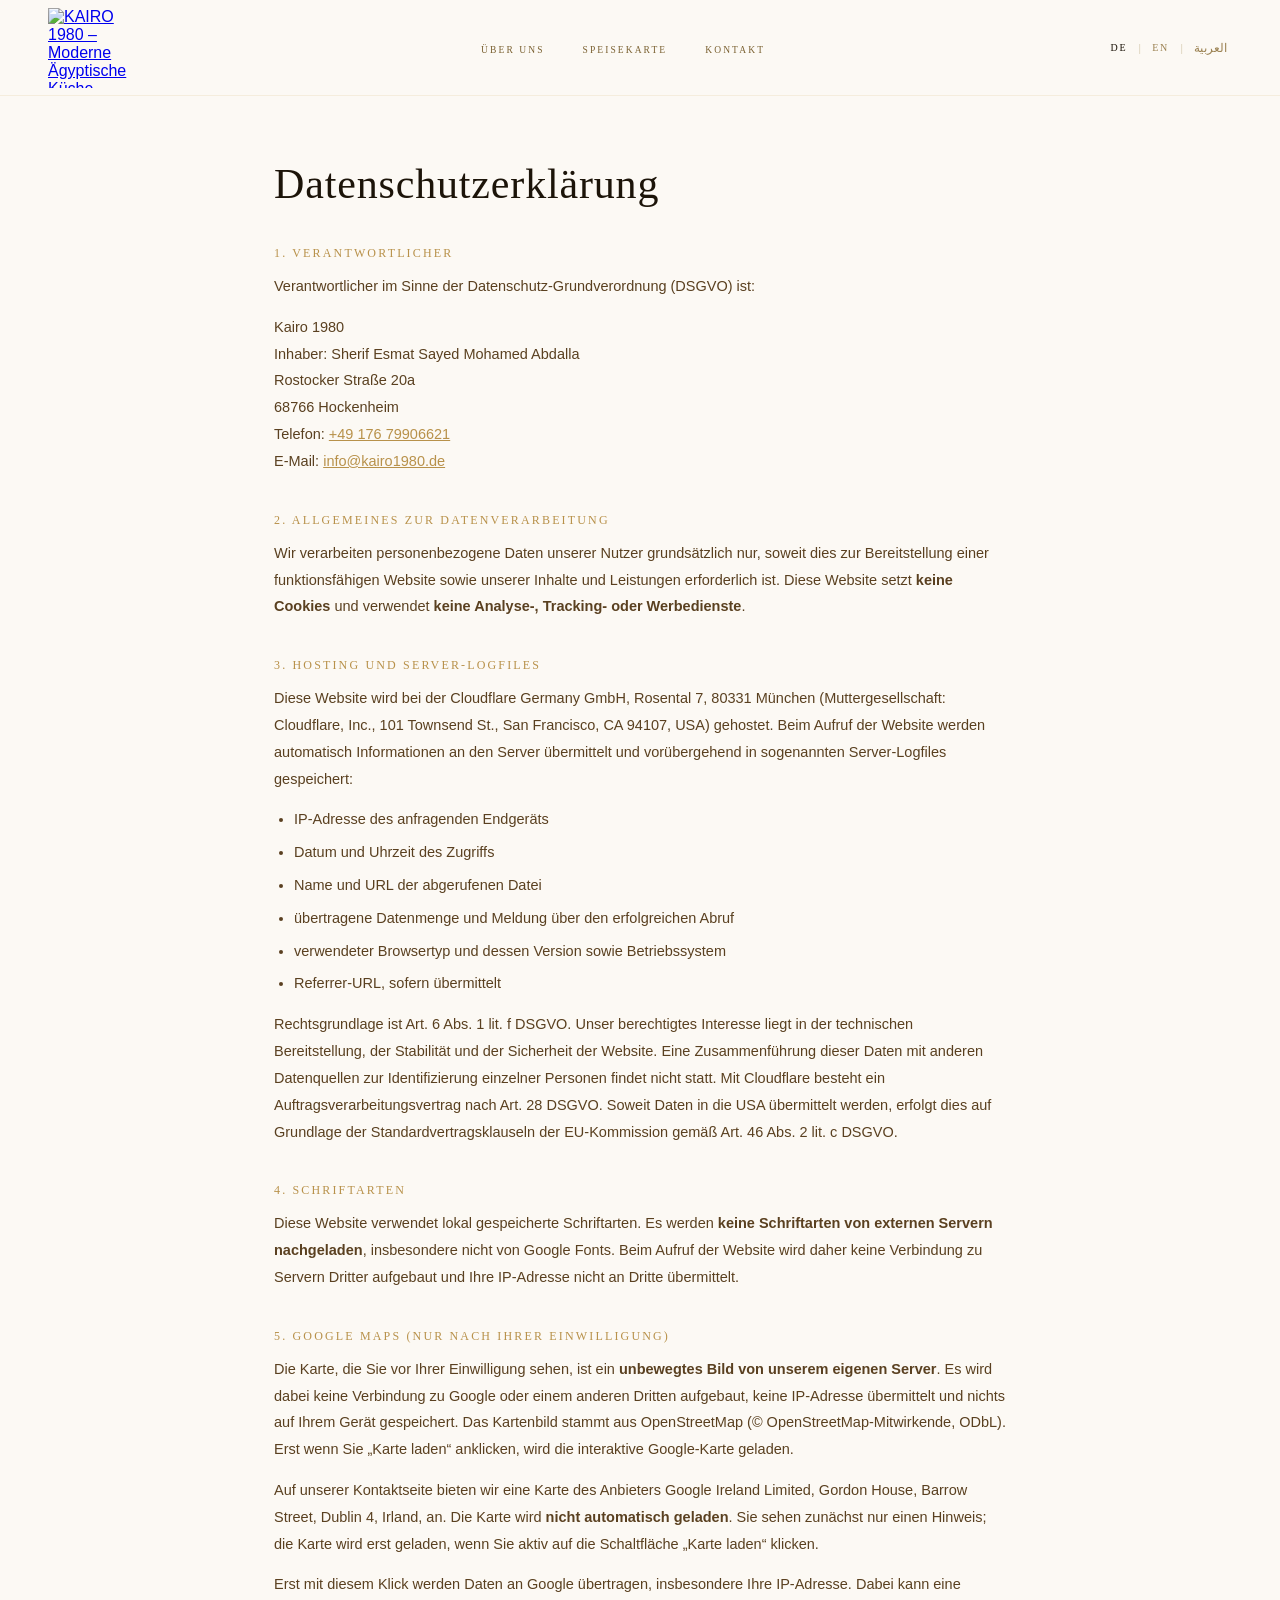
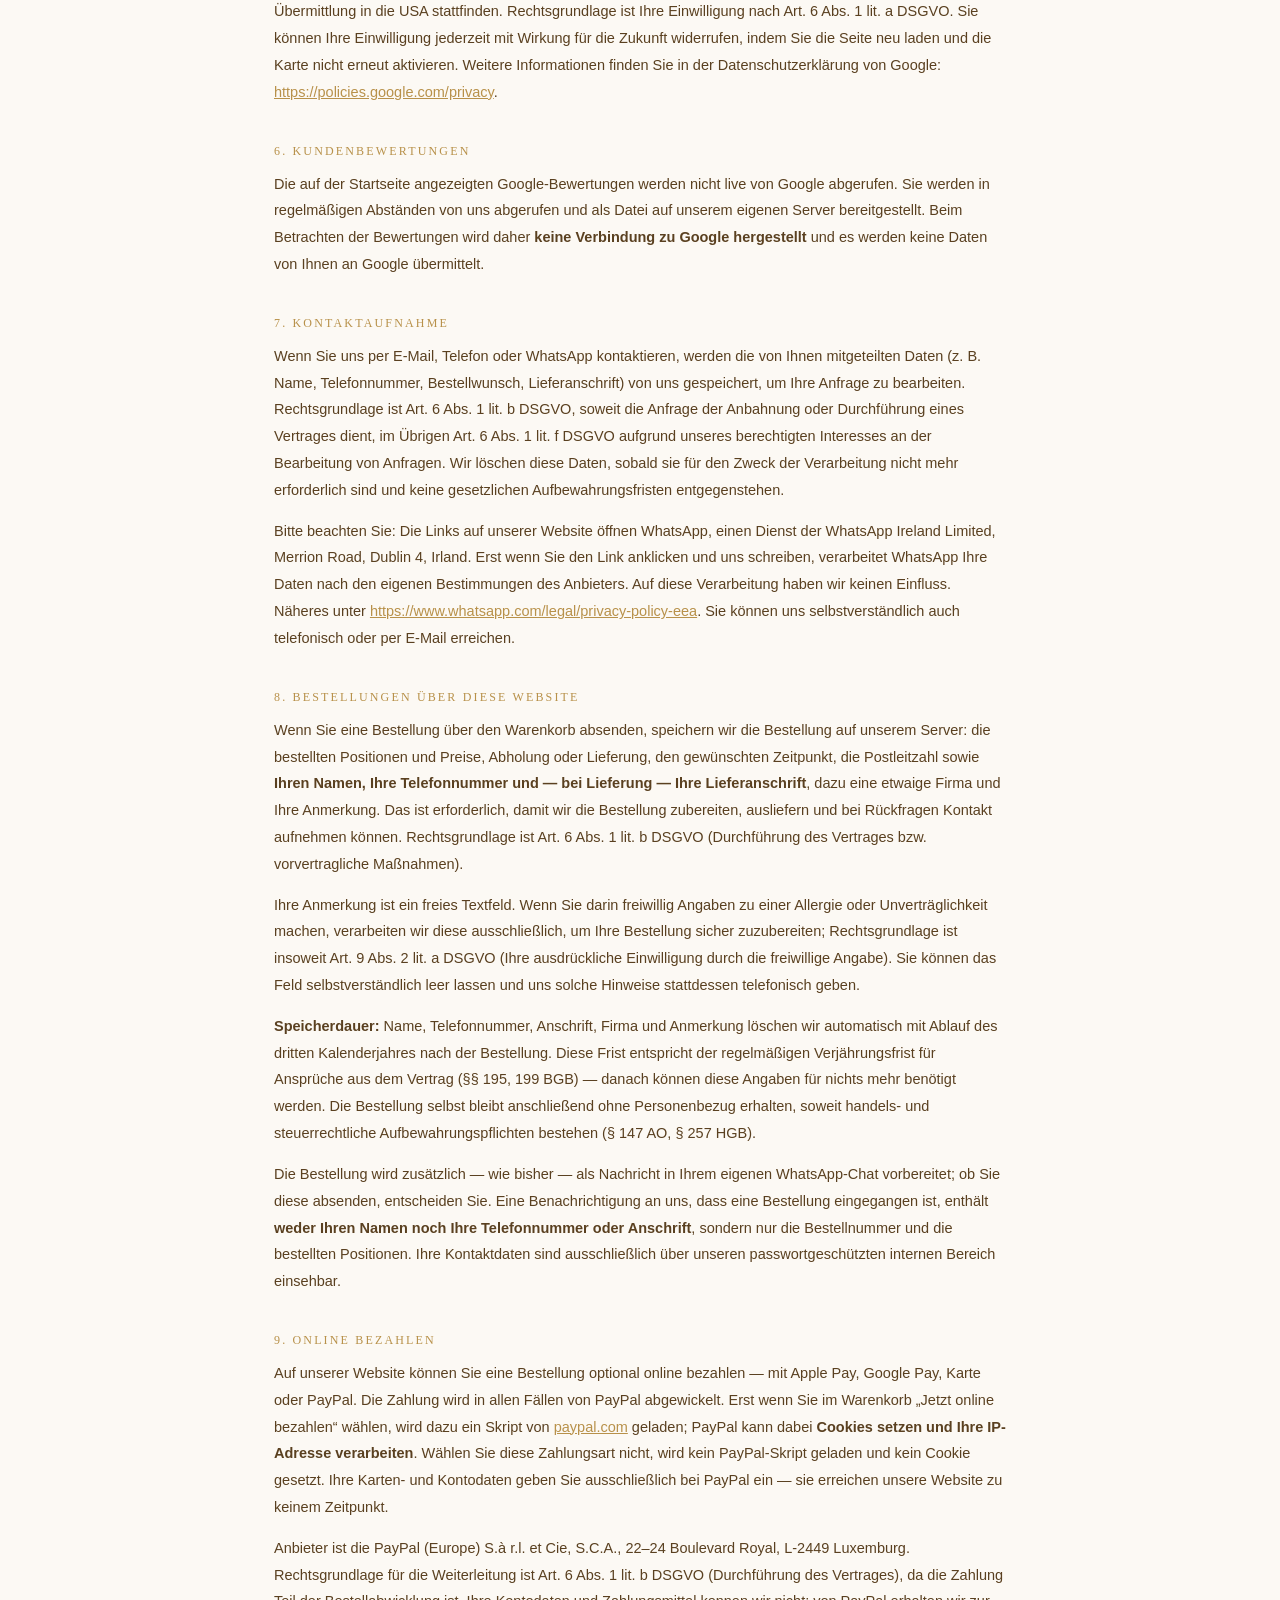
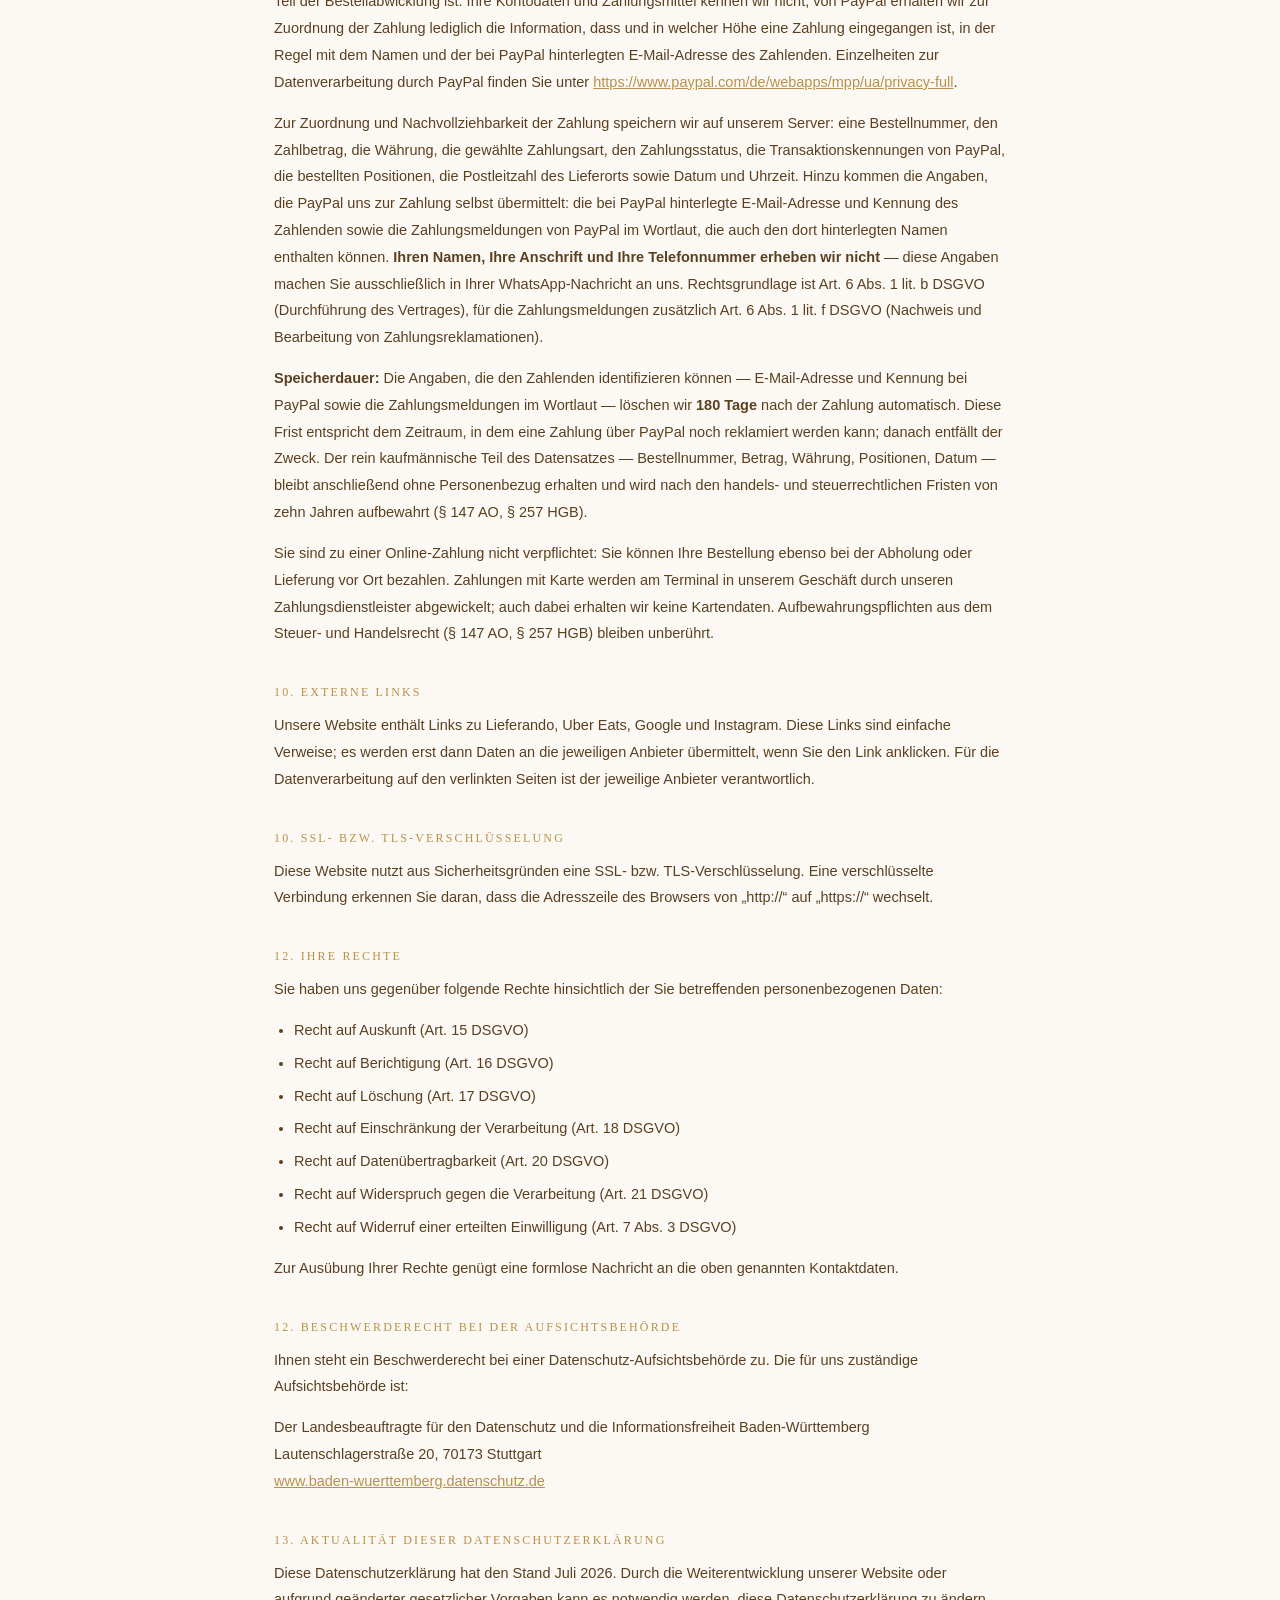
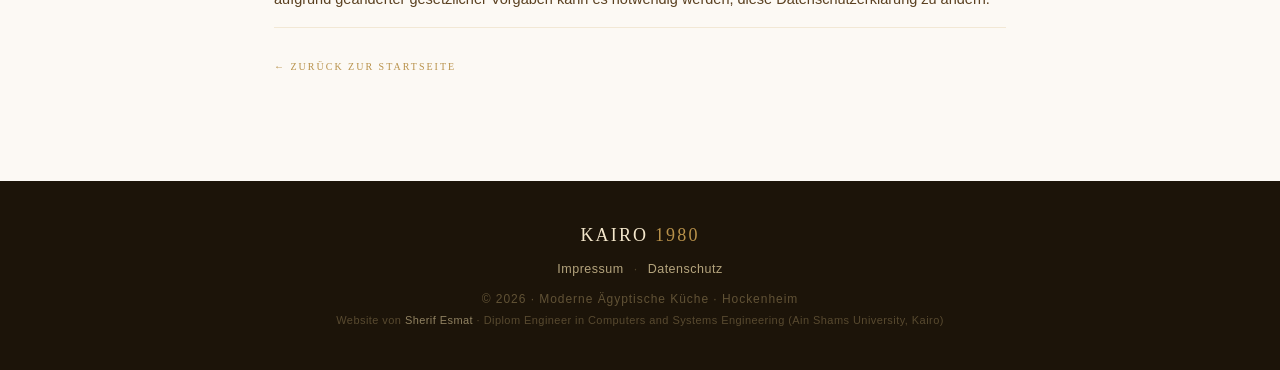
==== commit b63d30dc: "Carry the degree in the form it was awarded, with its university A degree from outside the EU is car" ====
--- a/datenschutz.html
+++ b/datenschutz.html
@@ -285,7 +285,7 @@
       <a href="/datenschutz" class="t" data-de="Datenschutz" data-en="Privacy" data-ar="الخصوصية">Datenschutz</a>
     </nav>
     <span class="footer-copy t" data-de="© 2026 · Moderne Ägyptische Küche · Hockenheim" data-en="© 2026 · Modern Egyptian Cuisine · Hockenheim" data-ar="© 2026 · مطبخ مصري عصري · هوكنهايم">© 2026 · Moderne Ägyptische Küche · Hockenheim</span>
-    <span class="footer-credit"><span class="t" data-de="Website von" data-en="Website by" data-ar="الموقع من تطوير">Website von</span> <a href="https://www.linkedin.com/in/sherifesmat/" target="_blank" rel="noopener"><bdi>Sherif Esmat</bdi></a> · <span class="t" data-de="Diplom-Ingenieur für Computer- und Systemtechnik" data-en="Diplom Engineer in Computers and Systems Engineering" data-ar="مهندس حاسبات ونظم">Diplom-Ingenieur für Computer- und Systemtechnik</span></span>
+    <span class="footer-credit"><span class="t" data-de="Website von" data-en="Website by" data-ar="الموقع من تطوير">Website von</span> <a href="https://www.linkedin.com/in/sherifesmat/" target="_blank" rel="noopener"><bdi>Sherif Esmat</bdi></a> · <span class="t" data-de="Diplom Engineer in Computers and Systems Engineering (Ain Shams University, Kairo)" data-en="Diplom Engineer in Computers and Systems Engineering (Ain Shams University, Cairo)" data-ar="مهندس حاسبات ونظم (جامعة عين شمس، القاهرة)">Diplom Engineer in Computers and Systems Engineering (Ain Shams University, Kairo)</span></span>
   </div>
 </footer>
 
